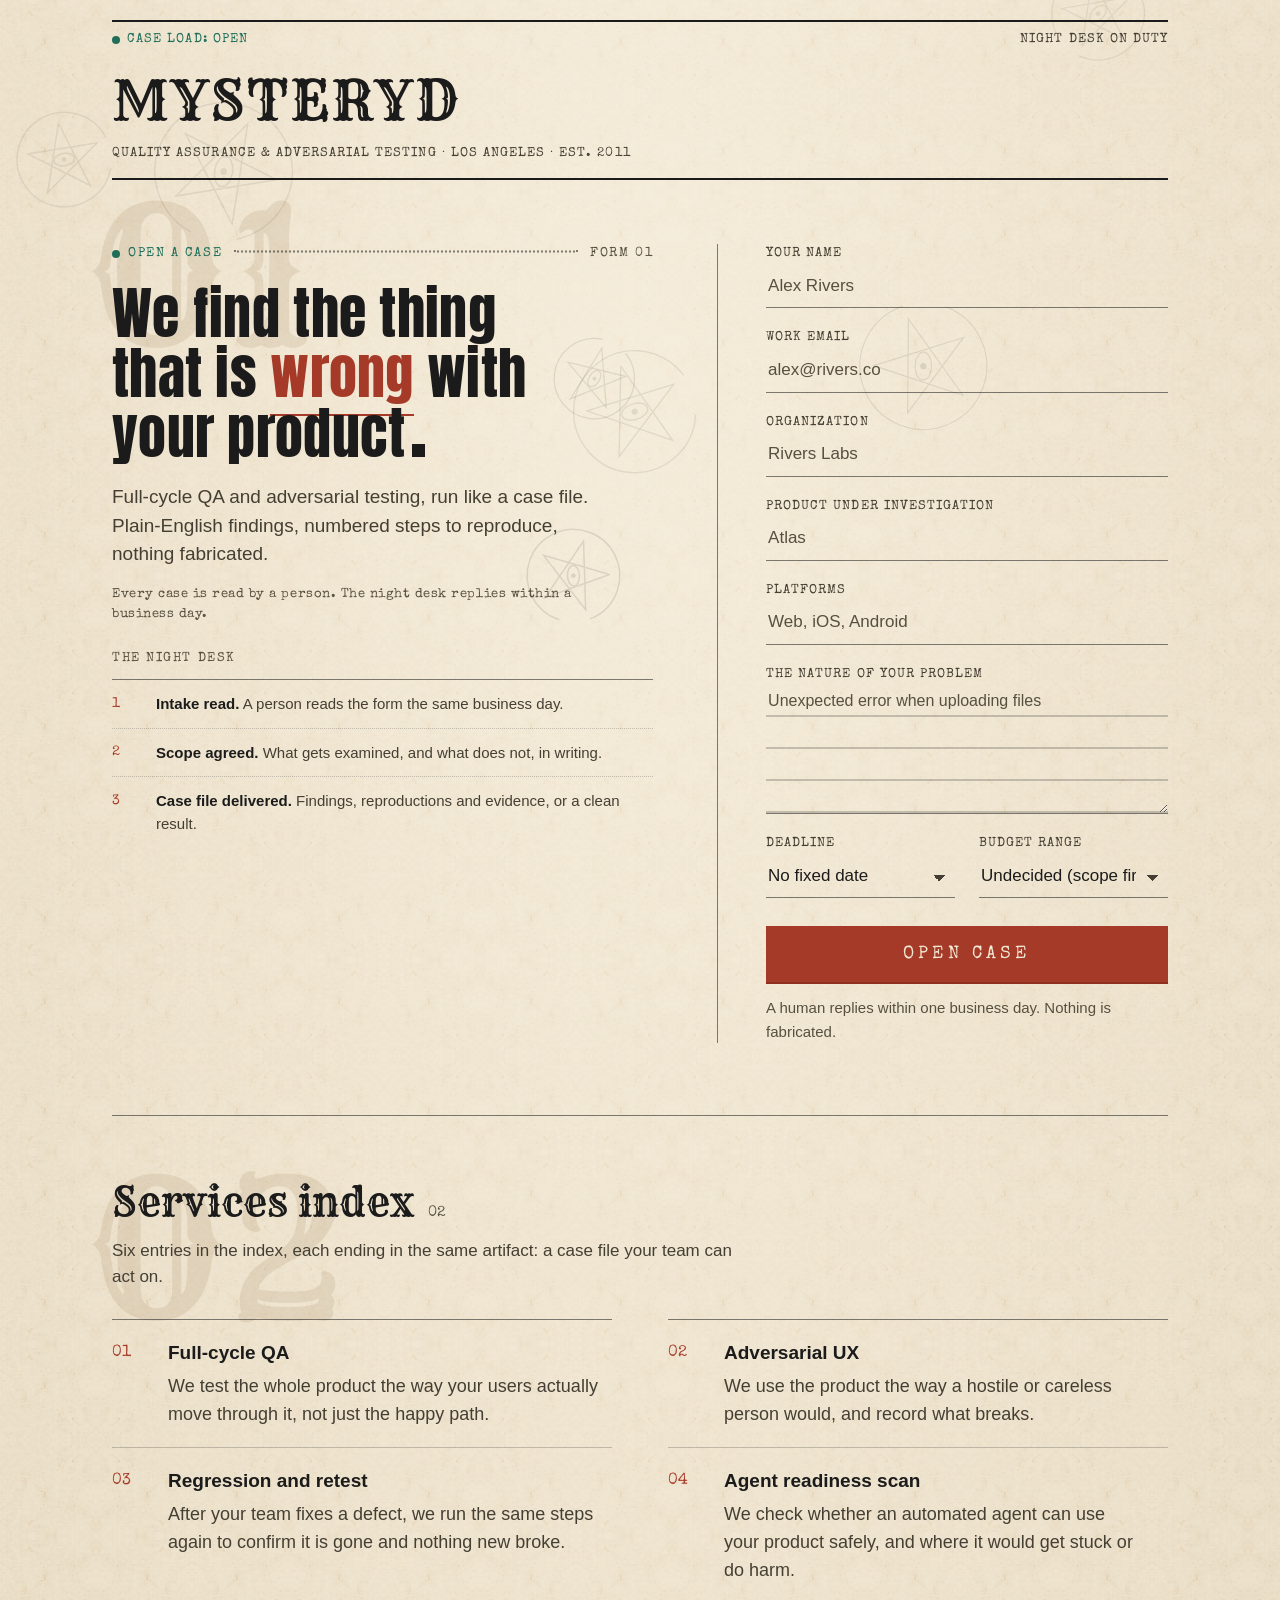
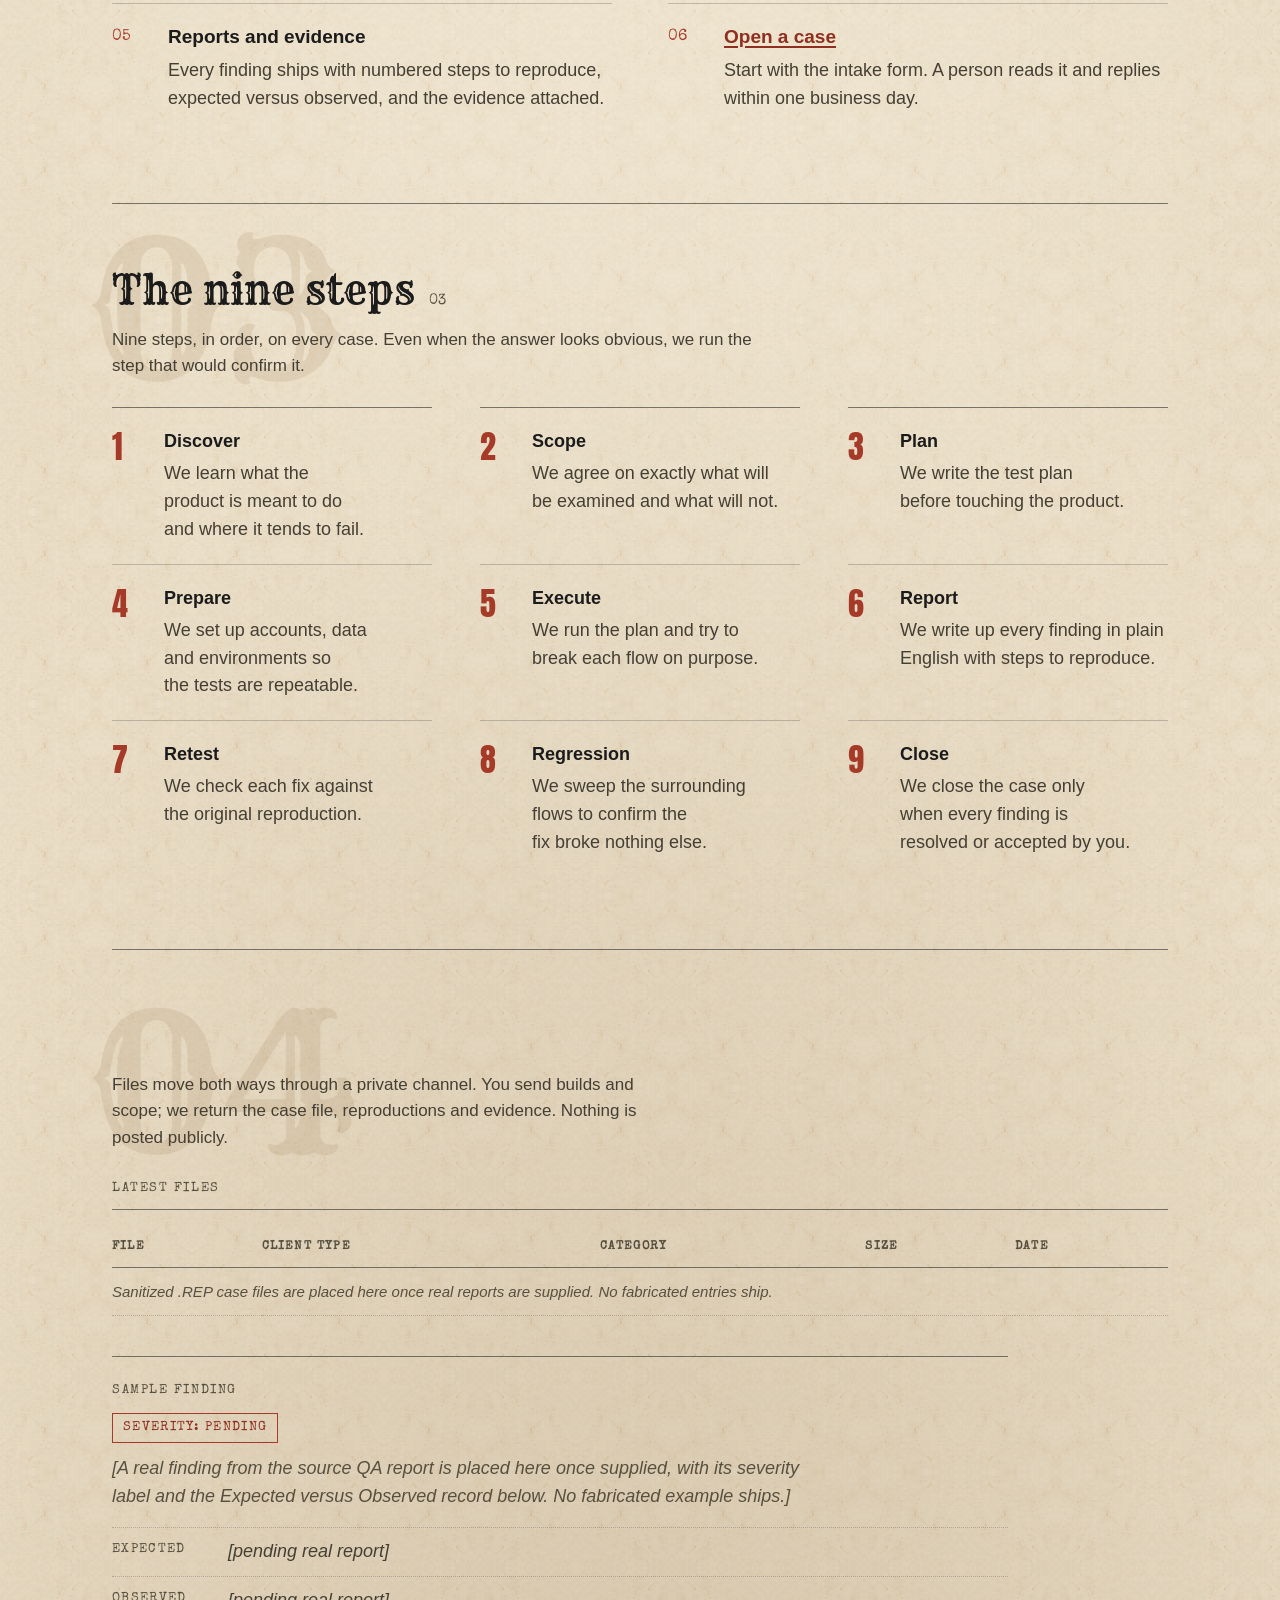
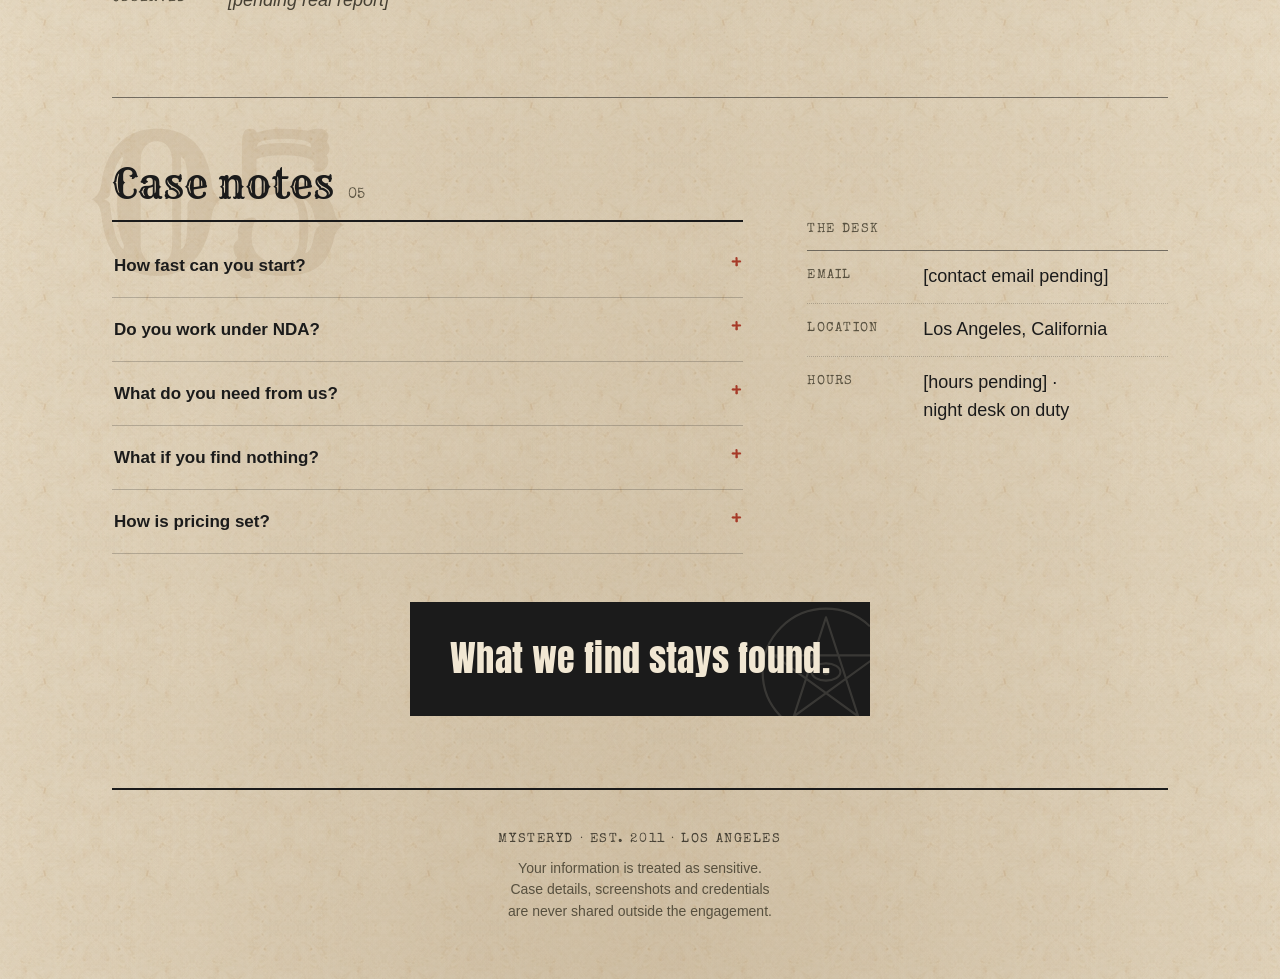
==== index.html @ 45f1acf9 "MysteryD case-file site: rebuild + atmosphere (v3)" ====
<!doctype html>
<html lang="en">
<head>
<meta charset="utf-8">
<meta name="viewport" content="width=device-width, initial-scale=1">
<title>MysteryD: QA and adversarial testing, run like a case file</title>
<meta name="description" content="Full-cycle QA and adversarial testing for product teams. Open a case: plain-English findings, numbered steps to reproduce, nothing fabricated. Est. 2011, Los Angeles.">
<link rel="stylesheet" href="styles.css">
<link rel="icon" href="data:image/svg+xml,%3Csvg xmlns='http://www.w3.org/2000/svg' viewBox='0 0 32 32'%3E%3Crect width='32' height='32' fill='%23f1e7d3'/%3E%3Ctext x='16' y='24' font-family='Georgia,serif' font-size='22' font-weight='bold' text-anchor='middle' fill='%231b1b1b'%3EM%3C/text%3E%3C/svg%3E">
<script>document.documentElement.classList.add('js');</script>
</head>
<body>
<canvas id="sigil-field" class="sigil-field" aria-hidden="true"></canvas>
<div id="lamp" class="lamp" aria-hidden="true"></div>
<a class="skip-link" href="#intake">Skip to the intake form</a>

<div class="topbar" id="topbar">
  <a class="topbar-mark" href="#intake">MYSTERYD</a>
  <nav class="topbar-nav" aria-label="Quick sections">
    <a href="#services" data-spy="services">Services</a>
    <a href="#method" data-spy="method">Method</a>
    <a href="#exchange" data-spy="exchange">Evidence</a>
    <a href="#notes" data-spy="notes">FAQ</a>
  </nav>
  <a class="topbar-cta" href="#intake">Open a case</a>
</div>

<div class="file">

  <header class="masthead">
    <div class="status-strip" role="status">
      <span class="status-item status-open"><span class="dot" aria-hidden="true"></span>CASE LOAD: OPEN</span>
      <span class="status-item"><span class="status-typed">NIGHT DESK ON DUTY</span></span>
    </div>
    <div class="masthead-row">
      <a class="wordmark" href="#intake" aria-label="MysteryD home">MYSTERYD</a>
      <button class="menu-toggle" type="button" aria-expanded="false" aria-controls="site-nav">
        <span class="menu-bars" aria-hidden="true"><span></span><span></span><span></span></span>
        <span class="visually-hidden">Menu</span>
      </button>
    </div>
    <nav id="site-nav" class="site-nav" aria-label="Sections">
      <a href="#services" data-spy="services">Services</a>
      <a href="#method" data-spy="method">Method</a>
      <a href="#exchange" data-spy="exchange">Evidence</a>
      <a href="#notes" data-spy="notes">FAQ</a>
      <a href="#intake" class="nav-cta">Open a case</a>
    </nav>
    <p class="masthead-sub">Quality assurance &amp; adversarial testing ·&nbsp;Los&nbsp;Angeles ·&nbsp;est.&nbsp;2011</p>
  </header>

  <main>

    <!-- ============ SECTION 1 · OPEN A CASE · folio 01 ============ -->
    <section class="sheet sheet-intake" id="intake" data-folio="01" aria-labelledby="intake-title">
      <span class="folio" aria-hidden="true">01</span>
      <div class="intake-grid">
        <div class="intake-lede">
          <div class="sheet-eyebrow">
            <span class="eyebrow-live"><span class="dot" aria-hidden="true"></span>OPEN A CASE</span>
            <span class="leader" aria-hidden="true"></span>
            <span class="eyebrow-form">FORM 01</span>
          </div>
          <h1 id="intake-title" class="headline">
            <span class="hl-line">We find the thing</span>
            <span class="hl-line">that is <em class="hl-wrong">wrong</em> with</span>
            <span class="hl-line">your product<span class="hl-stop" aria-hidden="true"></span></span>
          </h1>
          <p class="deck">Full-cycle QA and adversarial testing, run like a case file. Plain-English findings, numbered steps to reproduce, nothing fabricated.</p>
          <p class="lede-note">Every case is read by a person. The night desk replies within a business&nbsp;day.</p>
          <div class="lede-log">
            <p class="block-label">The night desk</p>
            <ol class="desk-log">
              <li><span class="log-time">1</span><div><strong>Intake read.</strong> A person reads the form the same business day.</div></li>
              <li><span class="log-time">2</span><div><strong>Scope agreed.</strong> What gets examined, and what does not, in writing.</div></li>
              <li><span class="log-time">3</span><div><strong>Case file delivered.</strong> Findings, reproductions and evidence, or a clean result.</div></li>
            </ol>
          </div>
        </div>

        <div class="intake-formwrap">
          <form id="intake-form" action="/api/intake" method="post">
            <div class="field">
              <label for="f-name">Your name</label>
              <input type="text" id="f-name" name="name" autocomplete="name" placeholder="Alex Rivers" required aria-describedby="err-name">
              <p class="field-err" id="err-name" hidden>Required: tell us who is opening the case.</p>
            </div>
            <div class="field">
              <label for="f-email">Work email</label>
              <input type="email" id="f-email" name="email" autocomplete="email" placeholder="alex@rivers.co" required aria-describedby="err-email">
              <p class="field-err" id="err-email" hidden>Required: a working address so the findings can reach you.</p>
            </div>
            <div class="field">
              <label for="f-org">Organization</label>
              <input type="text" id="f-org" name="organization" autocomplete="organization" placeholder="Rivers Labs" required aria-describedby="err-org">
              <p class="field-err" id="err-org" hidden>Required: the company the case is opened for.</p>
            </div>
            <div class="field">
              <label for="f-product">Product under investigation</label>
              <input type="text" id="f-product" name="product" placeholder="Atlas" required aria-describedby="err-product">
              <p class="field-err" id="err-product" hidden>Required: name the product we are examining.</p>
            </div>
            <div class="field">
              <label for="f-platforms">Platforms</label>
              <input type="text" id="f-platforms" name="platforms" placeholder="Web, iOS, Android" required aria-describedby="err-platforms">
              <p class="field-err" id="err-platforms" hidden>Required: where the product runs.</p>
            </div>
            <div class="field field-tall">
              <label for="f-problem">The nature of your problem</label>
              <textarea id="f-problem" name="problem" rows="4" placeholder="Unexpected error when uploading files" required aria-describedby="err-problem"></textarea>
              <p class="field-err" id="err-problem" hidden>Required: describe the symptom in your own words.</p>
            </div>
            <div class="field-row">
              <div class="field">
                <label for="f-deadline">Deadline</label>
                <select id="f-deadline" name="deadline">
                  <option value="flexible" selected>No fixed date</option>
                  <option value="2w">Within 2 weeks</option>
                  <option value="4w">Within 4 weeks</option>
                  <option value="8w">Within 8 weeks</option>
                  <option value="fixed">A fixed release date</option>
                </select>
              </div>
              <div class="field">
                <label for="f-budget">Budget range</label>
                <select id="f-budget" name="budget">
                  <option value="undecided" selected>Undecided (scope first)</option>
                  <option value="lt5">Under $5,000</option>
                  <option value="5-10">$5,000 to $10,000</option>
                  <option value="10-25">$10,000 to $25,000</option>
                  <option value="gt25">Over $25,000</option>
                </select>
              </div>
            </div>
            <button class="open-case" type="submit">Open case</button>
            <p class="reassurance">A human replies within one business day. Nothing is fabricated.</p>
            <p class="form-fail" id="form-fail" role="alert" hidden>The desk could not file the case just now. Try again, or write to the address in the case notes.</p>
          </form>

          <div id="case-opened" class="case-opened" role="status" hidden>
            <span class="case-stamp" aria-hidden="true">FILED</span>
            <p class="case-opened-title">Case file opened.</p>
            <p class="case-opened-body">The night desk will respond within one business day.</p>
            <p class="case-opened-ref">FORM 01 · FILED <span id="case-filed-at"></span></p>
          </div>
        </div>
      </div>
    </section>

    <!-- ============ SECTION 2 · SERVICES INDEX · folio 02 ============ -->
    <section class="sheet" id="services" data-folio="02" aria-labelledby="services-title">
      <span class="folio" aria-hidden="true">02</span>
      <div class="sheet-head">
        <h2 id="services-title" class="sheet-title">Services index</h2>
        <span class="sheet-num">02</span>
      </div>
      <p class="sheet-lede">Six entries in the index, each ending in the same artifact: a case file your team can act on.</p>
      <ol class="index-list">
        <li><span class="index-num">01</span><div><h3>Full-cycle QA</h3><p>We test the whole product the way your users actually move through it, not just the happy path.</p></div></li>
        <li><span class="index-num">02</span><div><h3>Adversarial UX</h3><p>We use the product the way a hostile or careless person would, and record what breaks.</p></div></li>
        <li><span class="index-num">03</span><div><h3>Regression and retest</h3><p>After your team fixes a defect, we run the same steps again to confirm it is gone and nothing new broke.</p></div></li>
        <li><span class="index-num">04</span><div><h3>Agent readiness scan</h3><p>We check whether an automated agent can use your product safely, and where it would get stuck or do harm.</p></div></li>
        <li><span class="index-num">05</span><div><h3>Reports and evidence</h3><p>Every finding ships with numbered steps to reproduce, expected versus observed, and the evidence attached.</p></div></li>
        <li class="index-cta"><span class="index-num">06</span><div><h3><a href="#intake">Open a case</a></h3><p>Start with the intake form. A person reads it and replies within one business day.</p></div></li>
      </ol>
    </section>

    <!-- ============ SECTION 3 · THE NINE STEPS · folio 03 ============ -->
    <section class="sheet" id="method" data-folio="03" aria-labelledby="method-title">
      <span class="folio" aria-hidden="true">03</span>
      <div class="sheet-head">
        <h2 id="method-title" class="sheet-title">The nine steps</h2>
        <span class="sheet-num">03</span>
      </div>
      <p class="sheet-lede">Nine steps, in order, on every case. Even when the answer looks obvious, we run the step that would confirm it.</p>
      <ol class="steps">
        <li><span class="step-num">1</span><div><h3>Discover</h3><p>We learn what the product is meant to do and where it tends to fail.</p></div></li>
        <li><span class="step-num">2</span><div><h3>Scope</h3><p>We agree on exactly what will be examined and what will not.</p></div></li>
        <li><span class="step-num">3</span><div><h3>Plan</h3><p>We write the test plan before touching the product.</p></div></li>
        <li><span class="step-num">4</span><div><h3>Prepare</h3><p>We set up accounts, data and environments so the tests are repeatable.</p></div></li>
        <li><span class="step-num">5</span><div><h3>Execute</h3><p>We run the plan and try to break each flow on purpose.</p></div></li>
        <li><span class="step-num">6</span><div><h3>Report</h3><p>We write up every finding in plain English with steps to reproduce.</p></div></li>
        <li><span class="step-num">7</span><div><h3>Retest</h3><p>We check each fix against the original reproduction.</p></div></li>
        <li><span class="step-num">8</span><div><h3>Regression</h3><p>We sweep the surrounding flows to confirm the fix broke nothing else.</p></div></li>
        <li><span class="step-num">9</span><div><h3>Close</h3><p>We close the case only when every finding is resolved or accepted by you.</p></div></li>
      </ol>
    </section>

    <!-- ============ SECTION 4 · FILE EXCHANGE · folio 04 ============ -->
    <section class="sheet" id="exchange" data-folio="04" aria-labelledby="exchange-title">
      <span class="folio" aria-hidden="true">04</span>
      <div class="sheet-head">
        <h2 id="exchange-title" class="sheet-title">File exchange</h2>
        <span class="sheet-num">04</span>
      </div>
      <p class="sheet-lede">Files move both ways through a private channel. You send builds and scope; we return the case file, reproductions and evidence. Nothing is posted publicly.</p>

      <div class="files-block">
        <p class="block-label">Latest files</p>
        <div class="table-wrap">
          <table class="files-table">
            <thead>
              <tr><th scope="col">File</th><th scope="col">Client type</th><th scope="col">Category</th><th scope="col">Size</th><th scope="col">Date</th></tr>
            </thead>
            <tbody>
              <tr class="files-pending">
                <td colspan="5">Sanitized .REP case files are placed here once real reports are supplied. No fabricated entries ship.</td>
              </tr>
            </tbody>
          </table>
        </div>
      </div>

      <div class="finding">
        <p class="block-label">Sample finding</p>
        <p class="finding-sev"><span class="sev-tag">Severity: pending</span></p>
        <p class="finding-title">[A real finding from the source QA report is placed here once supplied, with its severity label and the Expected versus Observed record below. No fabricated example ships.]</p>
        <dl class="expected-observed">
          <div><dt>Expected</dt><dd>[pending real report]</dd></div>
          <div><dt>Observed</dt><dd>[pending real report]</dd></div>
        </dl>
      </div>
    </section>

    <!-- ============ SECTION 5 · CASE NOTES · folio 05 ============ -->
    <section class="sheet" id="notes" data-folio="05" aria-labelledby="notes-title">
      <span class="folio" aria-hidden="true">05</span>
      <div class="sheet-head">
        <h2 id="notes-title" class="sheet-title">Case notes</h2>
        <span class="sheet-num">05</span>
      </div>

      <div class="faq">
        <details>
          <summary>How fast can you start?</summary>
          <div class="faq-a"><p>Intake is read the same business day. A scoped engagement usually starts within a week; release-verification passes can be slotted faster when the date is fixed.</p></div>
        </details>
        <details>
          <summary>Do you work under NDA?</summary>
          <div class="faq-a"><p>Yes. We sign your NDA or provide ours before any build or credential changes hands. Confidentiality is the default, not an add-on.</p></div>
        </details>
        <details>
          <summary>What do you need from us?</summary>
          <div class="faq-a"><p>A build or staging URL, test accounts, and a paragraph on what the product is supposed to do. The intake form is the whole starting requirement.</p></div>
        </details>
        <details>
          <summary>What if you find nothing?</summary>
          <div class="faq-a"><p>You get a case file saying exactly what was examined and what passed, with the coverage map. A clean result is a result; we never invent findings to justify the invoice.</p></div>
        </details>
        <details>
          <summary>How is pricing set?</summary>
          <div class="faq-a"><p>Fixed scope, fixed price, agreed before work starts. The budget field on the form helps us scope honestly; if the ask does not fit the budget we say so at intake.</p></div>
        </details>
      </div>

      <div class="contact-block">
        <p class="block-label">The desk</p>
        <dl class="contact-list">
          <div><dt>Email</dt><dd>[contact email pending]</dd></div>
          <div><dt>Location</dt><dd>Los Angeles, California</dd></div>
          <div><dt>Hours</dt><dd>[hours pending] · night&nbsp;desk&nbsp;on&nbsp;duty</dd></div>
        </dl>
      </div>

      <figure class="pullquote">
        <svg class="quote-sigil" viewBox="0 0 100 100" aria-hidden="true">
          <circle cx="50" cy="50" r="44" fill="none" stroke="currentColor" stroke-width="1.5" stroke-dasharray="240 36" stroke-linecap="round"/>
          <path d="M50 12 L72.4 80.9 L13.9 38.5 L86.1 38.5 L27.6 80.9 Z" fill="none" stroke="currentColor" stroke-width="1.5" stroke-linejoin="round"/>
          <ellipse cx="50" cy="50" rx="10" ry="6" fill="none" stroke="currentColor" stroke-width="1.5"/>
          <circle cx="50" cy="50" r="2.2" fill="currentColor"/>
        </svg>
        <blockquote>What we find stays found.</blockquote>
      </figure>
    </section>

  </main>

  <footer class="colophon">
    <p class="colophon-line">MYSTERYD · EST. 2011 · LOS ANGELES</p>
    <p class="colophon-fine">Your information is treated as sensitive. Case details, screenshots and credentials are never shared outside the engagement.</p>
  </footer>

</div>

<script src="intake.js" defer></script>
<script src="atmosphere.js" defer></script>
</body>
</html>
---- styles.css ----
/* MysteryD — case file on aged paper. Mobile-first single column;
   desktop (>=1024px) becomes a two-column dossier spread with a sticky desk bar. */

@font-face {
  font-family: 'Rye';
  src: url('assets/fonts/rye.woff2') format('woff2');
  font-weight: 400; font-style: normal; font-display: swap;
}
@font-face {
  font-family: 'Anton';
  src: url('assets/fonts/anton.woff2') format('woff2');
  font-weight: 400; font-style: normal; font-display: swap;
}
@font-face {
  font-family: 'Special Elite';
  src: url('assets/fonts/special-elite.woff2') format('woff2');
  font-weight: 400; font-style: normal; font-display: swap;
}
@font-face {
  font-family: 'Source Sans 3';
  src: url('assets/fonts/source-sans-3-regular-variable.woff2') format('woff2');
  font-weight: 200 900; font-style: normal; font-display: swap;
}
@font-face {
  font-family: 'Source Sans 3';
  src: url('assets/fonts/source-sans-3-italic-variable.woff2') format('woff2');
  font-weight: 200 900; font-style: italic; font-display: swap;
}

:root {
  --paper: #f1e7d3;
  --paper-deep: #e6d7bd;
  --paper-edge: #d8c7a6;
  --ink: #1b1b1b;
  --ink-soft: #453f33;
  --ink-faint: #57503f;
  --rule: rgba(27, 27, 27, 0.55);
  --rule-soft: rgba(27, 27, 27, 0.22);
  --red: #a63a28;
  --red-deep: #8e2f20;
  --green: #1e6e5a;
  --folio: rgba(146, 116, 70, 0.14);
  --font-display: 'Rye', 'Georgia', serif;
  --font-head: 'Anton', 'Arial Narrow', sans-serif;
  --font-type: 'Special Elite', 'Courier New', monospace;
  --font-body: 'Source Sans 3', 'Helvetica Neue', Arial, sans-serif;
  --gutter: clamp(1.25rem, 5vw, 3rem);
  --sheet-w: 46rem;
  --topbar-h: 3.5rem;
}

* { box-sizing: border-box; }

html {
  scroll-behavior: smooth;
  scroll-padding-top: calc(var(--topbar-h) + 1rem);
  scrollbar-width: thin;
  scrollbar-color: var(--ink-faint) var(--paper-deep);
}

body {
  margin: 0;
  font-family: var(--font-body);
  font-size: 1.0625rem;
  line-height: 1.55;
  color: var(--ink);
  background-color: var(--paper-edge);
  background-image:
    radial-gradient(ellipse 120% 90% at 50% 8%, rgba(255, 250, 236, 0.55), rgba(255, 250, 236, 0) 60%),
    radial-gradient(ellipse 140% 120% at 50% 110%, rgba(120, 90, 50, 0.28), rgba(120, 90, 50, 0) 55%),
    url('assets/plates/paper-texture.png');
  background-size: auto, auto, 384px 384px;
  background-repeat: no-repeat, no-repeat, repeat;
  -webkit-font-smoothing: antialiased;
  overflow-x: hidden;
}

::selection { background: var(--red); color: var(--paper); }
::-webkit-scrollbar { width: 10px; }
::-webkit-scrollbar-track { background: var(--paper-deep); }
::-webkit-scrollbar-thumb { background: var(--ink-faint); border: 2px solid var(--paper-deep); }
::-webkit-scrollbar-thumb:hover { background: var(--red); }

.visually-hidden {
  position: absolute; width: 1px; height: 1px;
  margin: -1px; padding: 0; overflow: hidden;
  clip: rect(0 0 0 0); white-space: nowrap; border: 0;
}

.skip-link {
  position: absolute; left: 1rem; top: -4rem; z-index: 60;
  padding: 0.75rem 1.25rem;
  background: var(--ink); color: var(--paper);
  font-family: var(--font-type); font-size: 0.875rem;
  text-decoration: none;
  transition: top 0.15s ease;
}
.skip-link:focus { top: 1rem; }

.file {
  position: relative;
  z-index: 1;
  max-width: var(--sheet-w);
  margin: 0 auto;
  padding: 0 var(--gutter);
}

/* ---------- atmosphere layers ---------- */

.sigil-field {
  position: fixed; inset: 0;
  z-index: 0;
  pointer-events: none;
}
.lamp {
  position: fixed; inset: 0;
  z-index: 30;
  pointer-events: none;
  opacity: 0;
  transition: opacity 0.6s ease;
  background: radial-gradient(circle 340px at var(--lx, 50%) var(--ly, 30%),
    rgba(255, 243, 209, 0.55), rgba(255, 243, 209, 0) 70%);
  mix-blend-mode: soft-light;
}
.lamp.lit { opacity: 1; }

/* ---------- sticky desk bar (desktop) ---------- */

.topbar {
  position: fixed; top: 0; left: 0; right: 0; z-index: 40;
  display: none;
  align-items: center; gap: 2rem;
  height: var(--topbar-h);
  padding: 0 max(var(--gutter), calc((100vw - 72rem) / 2));
  background: rgba(241, 231, 211, 0.94);
  border-bottom: 2px solid var(--ink);
  backdrop-filter: blur(6px);
  transform: translateY(-100%);
  transition: transform 0.25s ease;
}
.topbar.visible { transform: translateY(0); }
.topbar-mark {
  font-family: var(--font-display);
  font-size: 1.25rem;
  color: var(--ink);
  text-decoration: none;
  letter-spacing: 0.03em;
}
.topbar-nav { display: flex; gap: 1.5rem; margin-left: auto; }
.topbar-nav a {
  font-family: var(--font-type);
  font-size: 0.8125rem;
  letter-spacing: 0.08em;
  text-transform: uppercase;
  color: var(--ink-soft);
  text-decoration: none;
  padding: 0.375rem 0;
  border-bottom: 2px solid transparent;
}
.topbar-nav a:hover { color: var(--red-deep); }
.topbar-nav a.active { color: var(--ink); border-bottom-color: var(--red); }
.topbar-cta {
  font-family: var(--font-type);
  font-size: 0.8125rem;
  letter-spacing: 0.1em;
  text-transform: uppercase;
  color: var(--paper);
  background: var(--red);
  text-decoration: none;
  padding: 0.5rem 1rem;
  min-height: 40px;
  display: inline-flex; align-items: center;
}
.topbar-cta:hover { background: var(--red-deep); }

/* ---------- masthead ---------- */

.masthead { padding-top: 0.75rem; }

.status-strip {
  display: flex; flex-wrap: wrap; gap: 0.25rem 1.25rem;
  justify-content: space-between;
  padding: 0.5rem 0;
  border-top: 2px solid var(--ink);
  font-family: var(--font-type);
  font-size: 0.8125rem;
  letter-spacing: 0.08em;
  color: var(--ink-soft);
}
.status-item { display: inline-flex; align-items: center; gap: 0.45rem; white-space: nowrap; }
.status-open { color: var(--green); }
.dot {
  width: 0.5rem; height: 0.5rem; border-radius: 50%;
  background: var(--green);
  display: inline-block;
}
.status-typed.typing::after {
  content: '▌';
  color: var(--green);
  animation: caret 0.7s steps(1) infinite;
}
@keyframes caret { 0%, 49% { opacity: 1; } 50%, 100% { opacity: 0; } }

.masthead-row {
  display: flex; align-items: center; justify-content: space-between;
  gap: 1rem;
  padding: 0.875rem 0 0.5rem;
}
.wordmark {
  font-family: var(--font-display);
  font-size: clamp(2rem, 9vw, 3.25rem);
  line-height: 1;
  letter-spacing: 0.04em;
  color: var(--ink);
  text-decoration: none;
}
.wordmark:hover { color: var(--red-deep); }

.menu-toggle {
  display: inline-flex; align-items: center; justify-content: center;
  width: 48px; height: 48px;
  background: none; border: 1px solid var(--rule);
  cursor: pointer; flex: none;
}
.menu-bars { display: grid; gap: 5px; }
.menu-bars span { display: block; width: 22px; height: 2px; background: var(--ink); transition: transform 0.2s ease, opacity 0.2s ease; }
.menu-toggle[aria-expanded="true"] .menu-bars span:nth-child(1) { transform: translateY(7px) rotate(45deg); }
.menu-toggle[aria-expanded="true"] .menu-bars span:nth-child(2) { opacity: 0; }
.menu-toggle[aria-expanded="true"] .menu-bars span:nth-child(3) { transform: translateY(-7px) rotate(-45deg); }

.site-nav {
  display: none;
  flex-direction: column;
  border-top: 1px solid var(--rule);
  border-bottom: 2px solid var(--ink);
  padding: 0.5rem 0;
}
.site-nav.open { display: flex; }
.site-nav a {
  font-family: var(--font-type);
  font-size: 0.9375rem;
  letter-spacing: 0.06em;
  text-transform: uppercase;
  color: var(--ink);
  text-decoration: none;
  padding: 0.75rem 0.25rem;
  border-bottom: 1px dotted var(--rule-soft);
}
.site-nav a:last-child { border-bottom: 0; }
.site-nav a:hover, .site-nav a:focus-visible { color: var(--red); }
.site-nav .nav-cta { color: var(--red-deep); }

.masthead-sub {
  margin: 0.5rem 0 0;
  padding-bottom: 0.875rem;
  border-bottom: 2px solid var(--ink);
  font-family: var(--font-type);
  font-size: 0.8125rem;
  letter-spacing: 0.08em;
  text-transform: uppercase;
  color: var(--ink-soft);
}

/* ---------- sheets ---------- */

.sheet {
  position: relative;
  padding: 2.25rem 0 2.5rem;
  border-bottom: 1px solid var(--rule);
}
.sheet:last-of-type { border-bottom: 2px solid var(--ink); }

.folio {
  display: none;
  position: absolute;
  top: 0.5rem; left: -1.5rem;
  font-family: var(--font-display);
  font-size: clamp(7rem, 16vw, 12rem);
  line-height: 1;
  color: var(--folio);
  pointer-events: none;
  z-index: 0;
  user-select: none;
  will-change: transform;
}
.sheet > *:not(.folio) { position: relative; z-index: 1; }

.sheet-eyebrow {
  display: flex; align-items: center; gap: 0.75rem;
  font-family: var(--font-type);
  font-size: 0.8125rem;
  letter-spacing: 0.12em;
  margin-bottom: 1.25rem;
}
.eyebrow-live { color: var(--green); display: inline-flex; align-items: center; gap: 0.5rem; white-space: nowrap; }
.eyebrow-form { color: var(--ink-faint); white-space: nowrap; }
.leader { flex: 1; border-bottom: 2px dotted var(--rule); transform: translateY(-0.2em); }

.headline {
  margin: 0 0 1.25rem;
  font-family: var(--font-head);
  font-weight: 400;
  font-size: clamp(2.5rem, 11.5vw, 4.75rem);
  line-height: 1.06;
  letter-spacing: 0.005em;
  color: var(--ink);
}
.hl-line { display: block; }
.js .hl-line.hl-enter { opacity: 0; animation: hl-rise 0.7s cubic-bezier(0.22, 1, 0.36, 1) forwards; }
@keyframes hl-rise {
  from { opacity: 0; transform: translateY(0.5em); filter: blur(3px); }
  to { opacity: 1; transform: none; filter: blur(0); }
}
.js .hl-wrong.wrong-settle {
  text-decoration: none;
  background-image: linear-gradient(var(--red), var(--red));
  background-repeat: no-repeat;
  background-position: 0 100%;
  background-size: 0% 2px;
  animation: wrong-underline 0.9s cubic-bezier(0.16, 1, 0.3, 1) 1s forwards;
}
@keyframes wrong-underline {
  from { background-size: 0% 2px; }
  to { background-size: 100% 2px; }
}
.hl-wrong {
  font-style: normal;
  color: var(--red);
  text-decoration: underline;
  text-decoration-thickness: 2px;
  text-underline-offset: 0.18em;
}
.hl-stop {
  display: inline-block;
  width: 0.22em; height: 0.22em;
  margin-left: 0.12em;
  background: var(--ink);
}

.deck {
  margin: 0 0 1rem;
  max-width: 34rem;
  font-size: 1.125rem;
  line-height: 1.5;
  color: var(--ink-soft);
  text-wrap: pretty;
}
.lede-note {
  margin: 0 0 2rem;
  font-family: var(--font-type);
  font-size: 0.8125rem;
  letter-spacing: 0.04em;
  color: var(--ink-faint);
}
.lede-log { display: none; }
.desk-log { list-style: none; margin: 0; padding: 0; }
.desk-log li {
  display: grid; grid-template-columns: 2rem 1fr; gap: 0.75rem;
  padding: 0.75rem 0;
  border-top: 1px dotted var(--rule-soft);
  font-size: 0.9375rem; color: var(--ink-soft);
}
.desk-log li:first-child { border-top: 1px solid var(--rule); }
.log-time { font-family: var(--font-type); font-size: 0.875rem; color: var(--red); padding-top: 0.1rem; }
.desk-log strong { color: var(--ink); }

/* ---------- form ---------- */

.field { margin-bottom: 1.75rem; }
.field label {
  display: block;
  font-family: var(--font-type);
  font-size: 0.8125rem;
  letter-spacing: 0.08em;
  text-transform: uppercase;
  color: var(--ink-soft);
  margin-bottom: 0;
}
.field input,
.field textarea,
.field select {
  display: block;
  width: 100%;
  font-family: var(--font-body);
  font-size: 1.0625rem;
  color: var(--ink);
  background: transparent;
  border: 0;
  border-bottom: 1.5px solid var(--rule);
  border-radius: 0;
  padding: 0.375rem 0.125rem;
  min-height: 44px;
  transition: border-color 0.15s ease, background-color 0.15s ease;
  appearance: none;
  -webkit-appearance: none;
}
.field select {
  background-image: linear-gradient(45deg, transparent 50%, var(--ink-soft) 50%), linear-gradient(135deg, var(--ink-soft) 50%, transparent 50%);
  background-position: calc(100% - 16px) 55%, calc(100% - 10px) 55%;
  background-size: 6px 6px;
  background-repeat: no-repeat;
  padding-right: 2rem;
  cursor: pointer;
}
.field textarea {
  resize: vertical;
  min-height: 8rem;
  font-size: 1rem;
  line-height: 2rem;
  padding-top: 0;
  padding-bottom: 0;
  background-image: repeating-linear-gradient(
    to bottom,
    transparent 0,
    transparent calc(2rem - 1.5px),
    var(--rule-soft) calc(2rem - 1.5px),
    var(--rule-soft) 2rem
  );
  background-attachment: local;
}
.field input::placeholder, .field textarea::placeholder { color: var(--ink-faint); opacity: 1; }
.field input:hover, .field textarea:hover, .field select:hover { border-bottom-color: var(--ink); }
.field input:focus, .field textarea:focus, .field select:focus {
  outline: none;
  border-bottom-color: var(--red);
  background-color: rgba(166, 58, 40, 0.045);
}
.field input:focus-visible, .field textarea:focus-visible, .field select:focus-visible {
  outline: 2px solid var(--red);
  outline-offset: 3px;
}
.field.invalid input, .field.invalid textarea, .field.invalid select { border-bottom-color: var(--red); }
.field-err { margin: 0.375rem 0 0; font-size: 0.875rem; color: var(--red-deep); }
.field-err::before { content: '✗ '; }

.field-row { display: grid; gap: 0 1.5rem; }

.open-case {
  display: block;
  width: 100%;
  min-height: 56px;
  margin-top: 0.5rem;
  padding: 0.875rem 1rem;
  font-family: var(--font-type);
  font-size: 1.125rem;
  letter-spacing: 0.22em;
  text-transform: uppercase;
  color: var(--paper);
  background: var(--red);
  border: 0; border-radius: 0;
  cursor: pointer;
  box-shadow: 0 2px 0 var(--red-deep);
  transition: background-color 0.15s ease, transform 0.1s ease, box-shadow 0.1s ease;
}
.open-case { position: relative; overflow: hidden; }
.open-case::after {
  content: '';
  position: absolute; top: 0; bottom: 0; left: -40%;
  width: 30%;
  background: linear-gradient(100deg, transparent, rgba(241, 231, 211, 0.28), transparent);
  transform: skewX(-18deg);
  transition: left 0.5s ease;
  pointer-events: none;
}
.open-case:hover { background: var(--red-deep); }
.open-case:hover::after { left: 115%; }
.open-case:active { transform: translateY(2px); box-shadow: 0 0 0 var(--red-deep); }
.open-case:focus-visible { outline: 3px solid var(--ink); outline-offset: 3px; }
.open-case[disabled] { opacity: 0.6; cursor: wait; }

.reassurance { margin: 0.875rem 0 0; font-size: 0.9375rem; color: var(--ink-faint); }
.form-fail {
  margin: 0.875rem 0 0;
  padding: 0.75rem 1rem;
  border: 1px solid var(--red);
  color: var(--red-deep);
  font-size: 0.9375rem;
}

.case-opened {
  position: relative;
  margin-top: 1rem;
  padding: 1.5rem 1.25rem;
  border: 2px solid var(--green);
  background: rgba(30, 110, 90, 0.06);
  overflow: hidden;
}
.case-stamp {
  position: absolute; top: 0.875rem; right: 0.875rem;
  font-family: var(--font-type);
  font-size: 1rem;
  letter-spacing: 0.22em;
  color: var(--green);
  border: 2.5px solid var(--green);
  padding: 0.3rem 0.7rem;
  transform: rotate(8deg) scale(2.4);
  opacity: 0;
  pointer-events: none;
}
.case-opened.stamped .case-stamp { animation: stamp-in 0.4s cubic-bezier(0.16, 1, 0.3, 1) 0.15s forwards; }
@keyframes stamp-in {
  0% { transform: rotate(8deg) scale(2.4); opacity: 0; }
  100% { transform: rotate(-6deg) scale(1); opacity: 0.85; }
}
.case-opened.stamped { animation: case-thud 0.3s ease 0.28s; }
@keyframes case-thud {
  0%, 100% { transform: none; }
  40% { transform: translateY(2px); }
}
.case-opened-title { margin: 0 0 0.5rem; font-family: var(--font-head); font-size: 1.75rem; color: var(--green); }
.case-opened-body { margin: 0 0 0.75rem; color: var(--ink-soft); }
.case-opened-ref { margin: 0; font-family: var(--font-type); font-size: 0.8125rem; letter-spacing: 0.1em; color: var(--green); }

/* ---------- section heads ---------- */

.sheet-head { display: flex; align-items: baseline; gap: 0.875rem; margin-bottom: 0.875rem; }
.sheet-title {
  margin: 0;
  font-family: var(--font-display);
  font-weight: 400;
  font-size: clamp(1.75rem, 7vw, 2.5rem);
  line-height: 1.1;
  color: var(--ink);
}
.sheet-num { font-family: var(--font-type); font-size: 0.9375rem; color: var(--ink-faint); }
.sheet-lede {
  margin: 0 0 1.75rem;
  max-width: 70ch;
  font-size: 1.0625rem;
  color: var(--ink-soft);
  text-wrap: pretty;
}
.block-label {
  margin: 0 0 0.625rem;
  font-family: var(--font-type);
  font-size: 0.8125rem;
  letter-spacing: 0.12em;
  text-transform: uppercase;
  color: var(--ink-faint);
}

/* ---------- services index ---------- */

.index-list { list-style: none; margin: 0; padding: 0; }
.index-list li {
  display: grid;
  grid-template-columns: 2.75rem 1fr;
  gap: 0.75rem;
  padding: 1.125rem 0;
  border-top: 1px solid var(--rule-soft);
}
.index-list li:first-child { border-top: 1px solid var(--rule); }
.index-num { font-family: var(--font-type); font-size: 1rem; color: var(--red); padding-top: 0.2rem; }
.index-list h3 { margin: 0 0 0.375rem; font-weight: 700; font-size: 1.1875rem; }
.index-list h3 a { color: var(--red-deep); text-decoration: underline; text-decoration-thickness: 1.5px; text-underline-offset: 0.15em; }
.index-list h3 a:hover { color: var(--red); }
.index-list li, .steps li { transition: background-color 0.25s ease, transform 0.25s ease; }
.index-list li:hover, .steps li:hover { background-color: rgba(166, 58, 40, 0.035); }
.index-list li:hover .index-num, .steps li:hover .step-num { color: var(--red-deep); }
.index-num, .step-num { transition: color 0.25s ease; }
.index-list p { margin: 0; max-width: 70ch; color: var(--ink-soft); text-wrap: pretty; }

/* ---------- nine steps ---------- */

.steps { list-style: none; margin: 0; padding: 0; }
.steps li {
  display: grid;
  grid-template-columns: 2.75rem 1fr;
  gap: 0.75rem;
  padding: 1rem 0;
  border-top: 1px dotted var(--rule-soft);
}
.steps li:first-child { border-top: 1px solid var(--rule); }
.step-num { font-family: var(--font-head); font-size: 1.5rem; line-height: 1.2; color: var(--ink-faint); }
.steps h3 { margin: 0 0 0.25rem; font-weight: 700; font-size: 1.125rem; }
.steps p { margin: 0; max-width: 70ch; color: var(--ink-soft); text-wrap: balance; }

/* ---------- file exchange ---------- */

.files-block { margin-bottom: 2rem; }
.table-wrap { overflow-x: auto; border-top: 1px solid var(--rule); padding-top: 0.875rem; }
.files-table {
  width: 100%;
  border-collapse: collapse;
  font-size: 0.9375rem;
}
.files-table th {
  font-family: var(--font-type);
  font-size: 0.75rem;
  letter-spacing: 0.1em;
  text-transform: uppercase;
  color: var(--ink-faint);
  text-align: left;
  padding: 0.875rem 0.75rem 0.625rem 0;
  border-bottom: 1px solid var(--rule);
  white-space: nowrap;
}
.files-table td {
  padding: 0.75rem 0.75rem 0.75rem 0;
  border-bottom: 1px dotted var(--rule-soft);
  color: var(--ink-soft);
}
.files-pending td { font-style: italic; color: var(--ink-faint); }

.finding { padding-top: 1.5rem; border-top: 1px solid var(--rule); }
.finding-sev { margin: 0 0 0.75rem; }
.sev-tag {
  display: inline-block;
  font-family: var(--font-type);
  font-size: 0.8125rem;
  letter-spacing: 0.1em;
  text-transform: uppercase;
  color: var(--red-deep);
  border: 1.5px solid var(--red);
  padding: 0.25rem 0.625rem;
}
.finding-title { margin: 0 0 1rem; font-weight: 700; font-size: 1.125rem; max-width: 70ch; }
.finding .finding-title { color: var(--ink-faint); font-weight: 400; font-style: italic; }
.expected-observed { margin: 0; }
.expected-observed div {
  display: grid; grid-template-columns: 6.5rem 1fr; gap: 0.75rem;
  padding: 0.625rem 0;
  border-top: 1px dotted var(--rule-soft);
}
.expected-observed dt {
  font-family: var(--font-type); font-size: 0.8125rem; letter-spacing: 0.1em;
  text-transform: uppercase; color: var(--ink-faint); padding-top: 0.1rem;
}
.expected-observed dd { margin: 0; color: var(--ink-soft); font-style: italic; }

/* ---------- case notes ---------- */

.faq { border-top: 2px solid var(--ink); padding-top: 0.75rem; margin-bottom: 2rem; }
.faq details { border-bottom: 1px solid var(--rule-soft); }
.faq summary {
  display: flex; align-items: center; justify-content: space-between; gap: 1rem;
  padding: 1rem 0.125rem;
  min-height: 48px;
  font-weight: 700; font-size: 1.0625rem;
  cursor: pointer; list-style: none;
}
.faq summary::-webkit-details-marker { display: none; }
.faq summary::after {
  content: '+';
  font-family: var(--font-type); font-size: 1.25rem; color: var(--red);
  flex: none; transition: transform 0.2s ease;
}
.faq details[open] summary::after { transform: rotate(45deg); }
.faq summary:hover { color: var(--red-deep); }
.faq summary:focus-visible { outline: 2px solid var(--red); outline-offset: 2px; }
.faq-a { padding: 0 0.125rem 1.125rem; max-width: 70ch; color: var(--ink-soft); text-wrap: pretty; }
.faq-a p { margin: 0; }

.contact-block { margin-bottom: 2rem; }
.contact-list { margin: 0; }
.contact-list div {
  display: grid; grid-template-columns: 6.5rem 1fr; gap: 0.75rem;
  padding: 0.75rem 0;
  border-top: 1px dotted var(--rule-soft);
}
.contact-list div:first-child { border-top: 1px solid var(--rule); }
.contact-list dt {
  font-family: var(--font-type); font-size: 0.8125rem; letter-spacing: 0.1em;
  text-transform: uppercase; color: var(--ink-faint); padding-top: 0.15rem;
}
.contact-list dd { margin: 0; color: var(--ink); }

.pullquote {
  position: relative;
  margin: 0 0 0 12%;
  padding: 1.75rem 1.5rem;
  background: var(--ink);
  color: var(--paper);
  max-width: 30rem;
  overflow: hidden;
}
.quote-sigil {
  position: absolute;
  right: -1.75rem; bottom: -1.75rem;
  width: 9rem; height: 9rem;
  color: var(--paper);
  opacity: 0.14;
  pointer-events: none;
  animation: sigil-turn 90s linear infinite;
}
@keyframes sigil-turn { to { transform: rotate(360deg); } }
.pullquote blockquote { position: relative; }
.pullquote blockquote {
  margin: 0;
  font-family: var(--font-head);
  font-size: clamp(1.5rem, 5vw, 2rem);
  line-height: 1.15;
  letter-spacing: 0.01em;
}

/* ---------- colophon ---------- */

.colophon { padding: 1.75rem 0 2.5rem; text-align: center; }
.colophon-line {
  margin: 0 0 0.5rem;
  font-family: var(--font-type); font-size: 0.8125rem; letter-spacing: 0.12em;
  color: var(--ink-soft);
}
.colophon-fine { margin: 0 auto; max-width: 52ch; font-size: 0.875rem; color: var(--ink-faint); text-wrap: balance; }

/* ---------- entrance motion ---------- */

.js .reveal { opacity: 0; transform: translateY(14px); transition: opacity 0.5s ease, transform 0.5s ease; }
.js .reveal.in { opacity: 1; transform: none; }

@media (prefers-reduced-motion: reduce) {
  html { scroll-behavior: auto; }
  .dot { animation: none; }
  .js .reveal { opacity: 1; transform: none; transition: none; }
  .js .hl-line.hl-enter { opacity: 1; animation: none; }
  .js .hl-wrong.wrong-settle { animation: none; background-size: 100% 2px; }
  .sigil-field, .lamp { display: none; }
  .quote-sigil { animation: none; }
  .case-opened.stamped .case-stamp { animation: none; opacity: 0.85; transform: rotate(-6deg); }
  .case-opened.stamped { animation: none; }
  .status-typed.typing::after { content: none; }
  .topbar { transition: none; }
  *, *::before, *::after { transition-duration: 0.01ms !important; animation-duration: 0.01ms !important; }
}

/* ---------- tablet ---------- */

@media (min-width: 640px) {
  .field-row { grid-template-columns: 1fr 1fr; }
  .menu-toggle { display: none; }
  .site-nav {
    display: flex; flex-direction: row; flex-wrap: wrap;
    gap: 0.25rem 1.75rem;
    border-bottom: 1px solid var(--rule);
    padding: 0.625rem 0;
  }
  .site-nav a { padding: 0.375rem 0; border-bottom: 0; font-size: 0.8125rem; }
  .masthead-sub { border-bottom: 2px solid var(--ink); }
}

/* ---------- desktop: the dossier spread ---------- */

@media (min-width: 1024px) {
  :root { --sheet-w: 72rem; }
  body { font-size: 1.125rem; }

  .topbar { display: flex; }

  .masthead { padding-top: 1.25rem; }
  .wordmark { font-size: 3.5rem; }
  .site-nav { display: none; }

  .sheet { padding: 4rem 0 4.5rem; }
  .folio { display: block; }

  /* Section 1: headline left (sticky), form right */
  .intake-grid {
    display: grid;
    grid-template-columns: minmax(0, 6fr) minmax(0, 5fr);
    gap: 4rem;
    align-items: start;
  }
  .intake-lede { position: sticky; top: calc(var(--topbar-h) + 2rem); }
  .headline { font-size: clamp(3rem, 4.4vw, 4rem); }
  .deck { font-size: 1.1875rem; }
  .lede-note { margin-bottom: 1.5rem; }
  .lede-log { display: block; }
  .intake-formwrap {
    border-left: 1px solid var(--rule);
    padding-left: 3rem;
  }
  .intake-formwrap .field { margin-bottom: 1.25rem; }
  .intake-formwrap .field textarea { min-height: 6rem; }

  /* Section 2: two-column index */
  .index-list {
    display: grid;
    grid-template-columns: 1fr 1fr;
    gap: 0 3.5rem;
  }
  .index-list li { border-top: 1px solid var(--rule-soft); }
  .index-list li:nth-child(-n+2) { border-top: 1px solid var(--rule); }

  /* Section 3: nine steps as a 3x3 evidence grid */
  .steps {
    display: grid;
    grid-template-columns: repeat(3, 1fr);
    gap: 0 3rem;
  }
  .steps li {
    grid-template-columns: 2.5rem 1fr;
    border-top: 1px solid var(--rule-soft);
    padding: 1.25rem 0;
  }
  .steps li:nth-child(-n+3) { border-top: 1px solid var(--rule); }
  .step-num { font-size: 2rem; color: var(--red); }

  /* Section 4: table left, sample finding right */
  #exchange .sheet-lede { max-width: 60ch; }
  .files-block { margin-bottom: 2.5rem; }
  .finding { max-width: 56rem; }

  /* Section 5: FAQ left, desk right; pull-quote offset */
  #notes {
    display: grid;
    grid-template-columns: minmax(0, 7fr) minmax(0, 4fr);
    gap: 0 4rem;
    align-items: start;
  }
  #notes .sheet-head, #notes .pullquote { grid-column: 1 / -1; }
  #notes .faq { margin-bottom: 0; }
  #notes .contact-block { margin-bottom: 0; position: sticky; top: calc(var(--topbar-h) + 2rem); }
  .pullquote { margin: 3rem auto 0; padding: 2.25rem 2.5rem; }
  .pullquote blockquote { font-size: 2.25rem; }

  .colophon { padding: 2.5rem 0 3.5rem; }
}

@media (min-width: 1440px) {
  :root { --sheet-w: 76rem; }
  .intake-grid { gap: 5rem; }
  .headline { font-size: 4.25rem; }
}
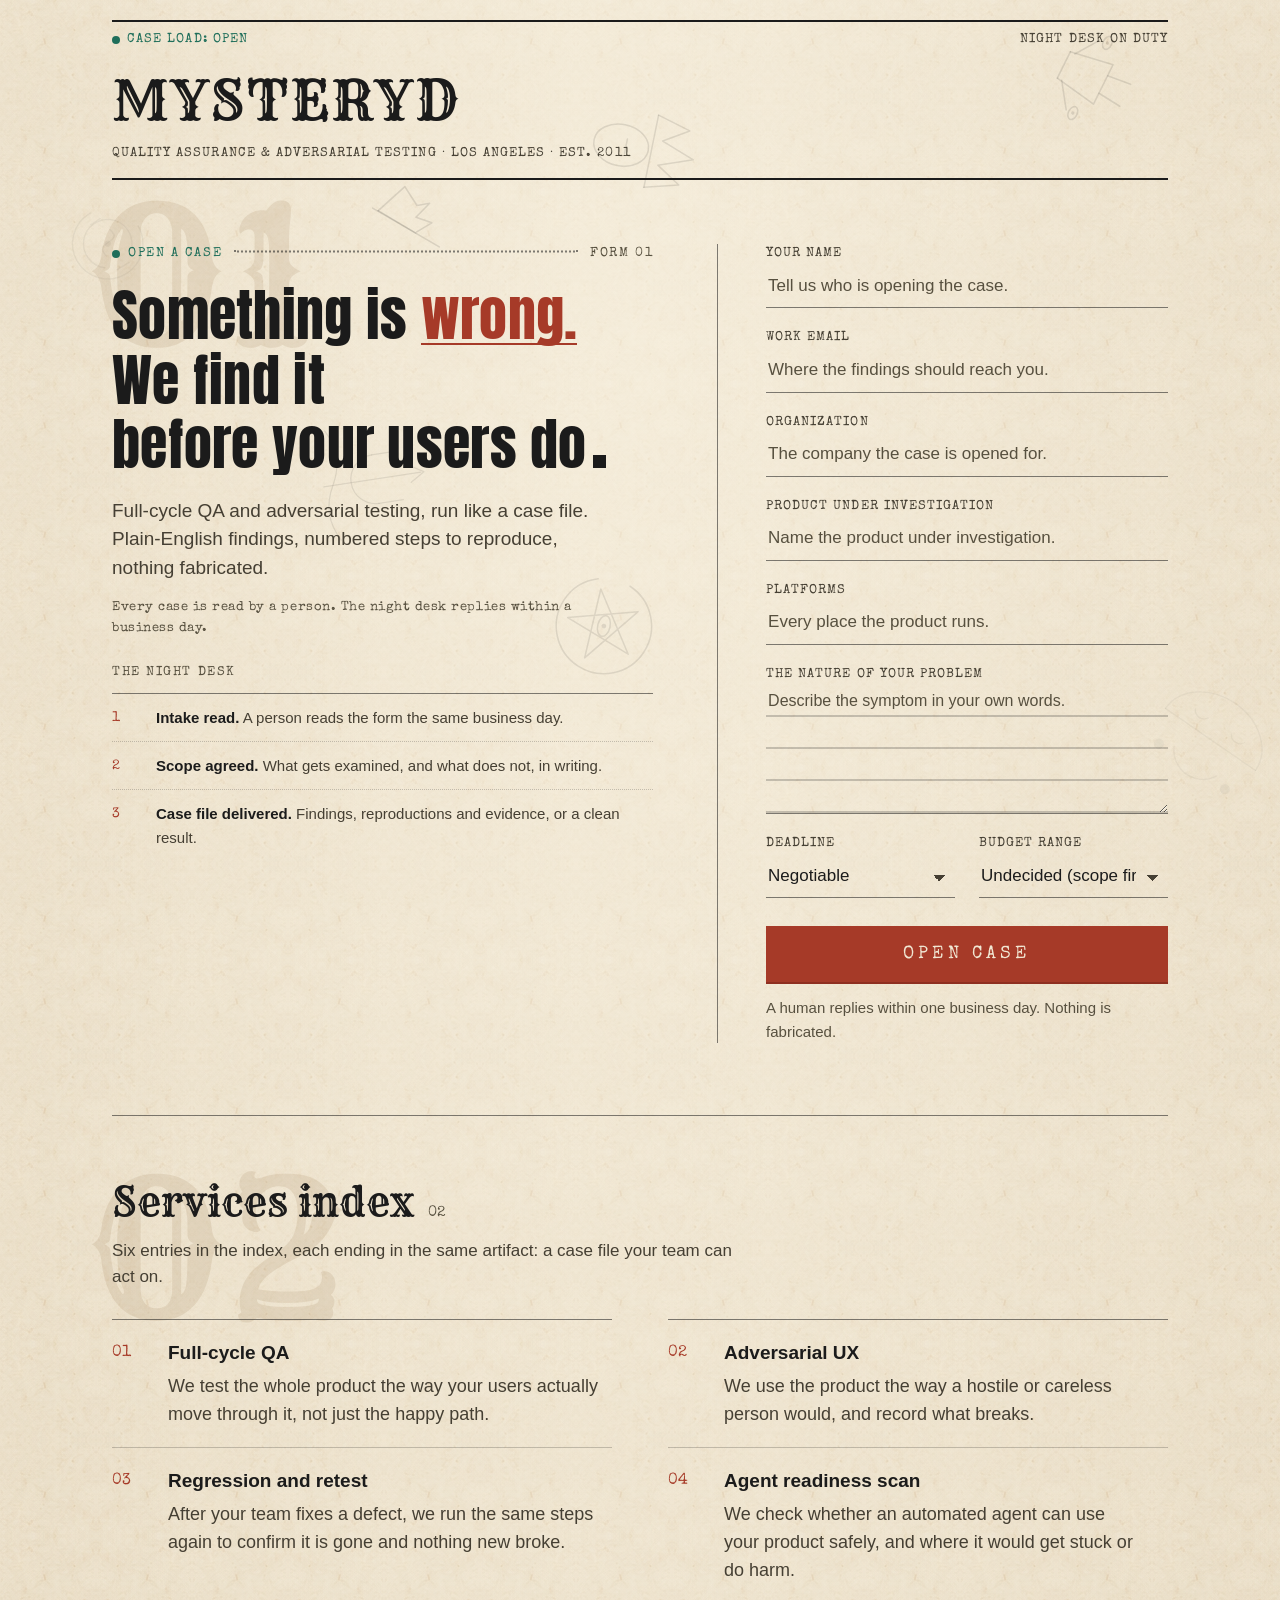
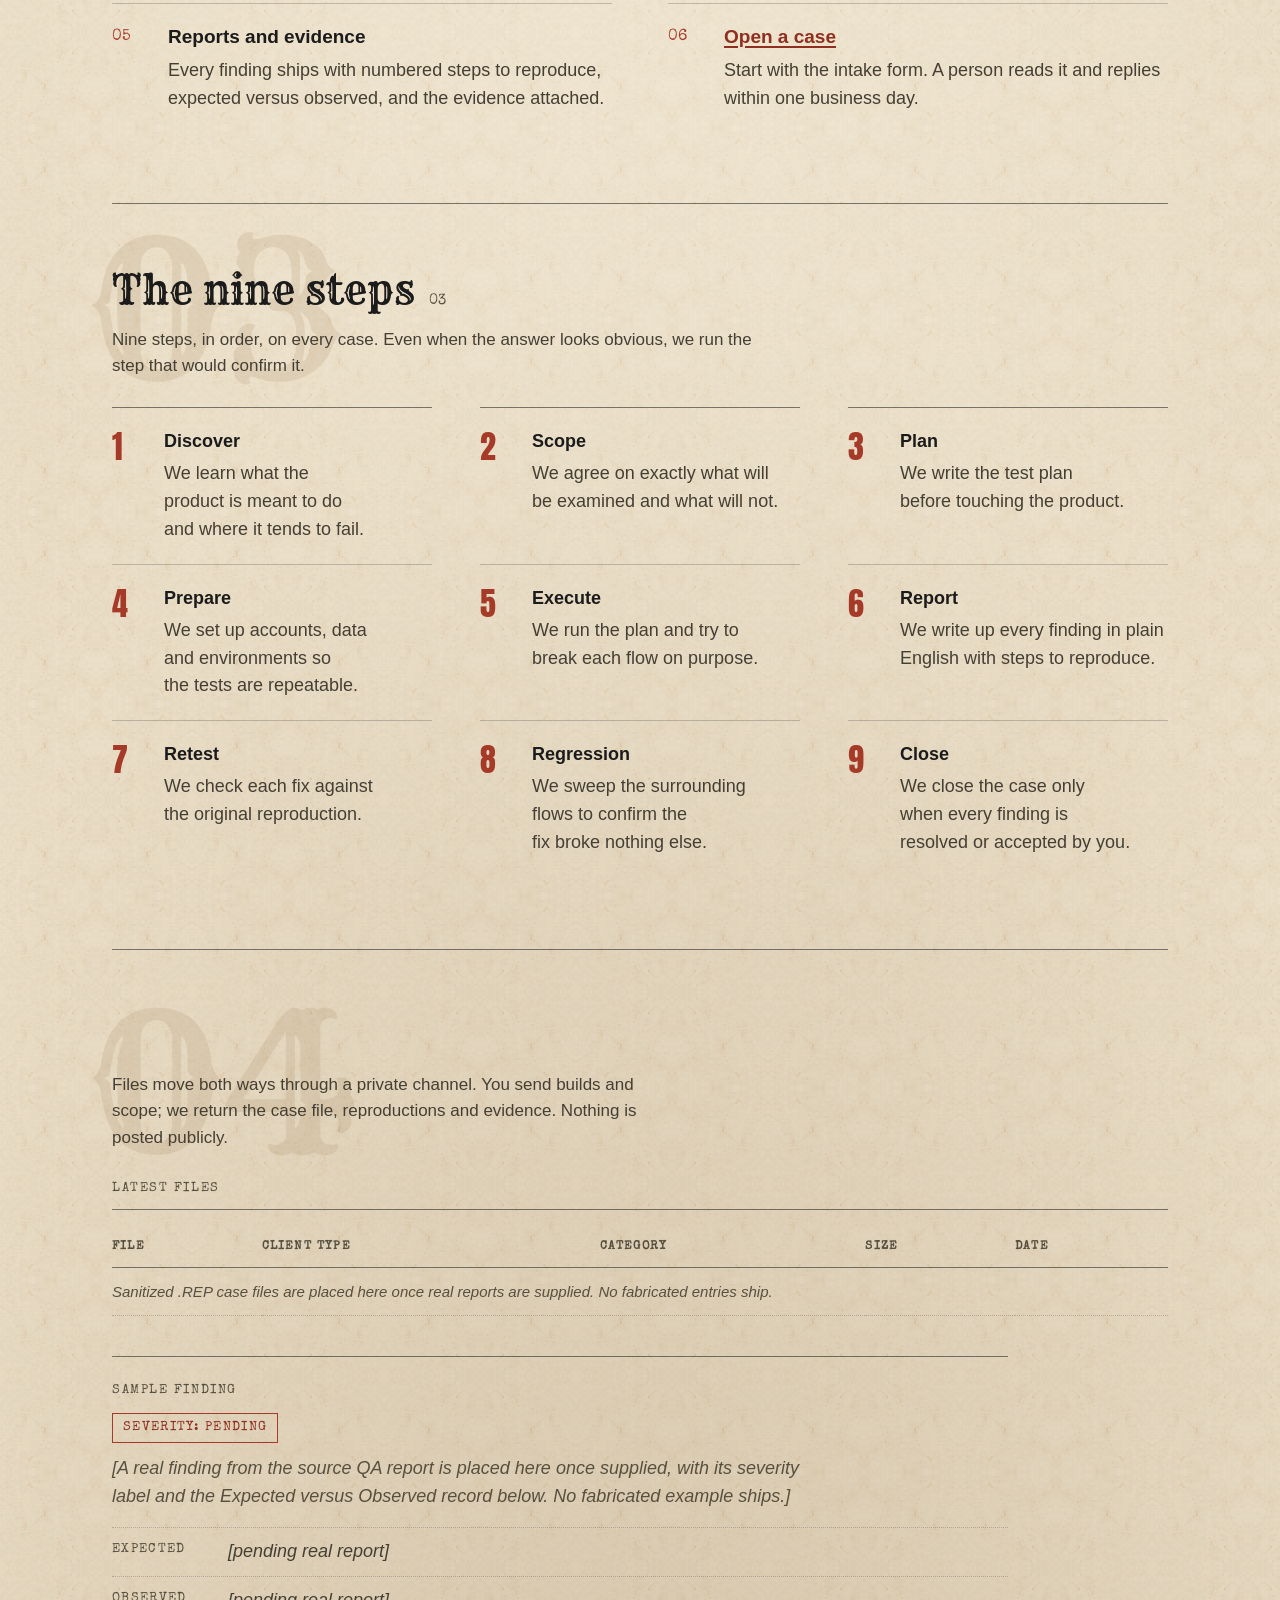
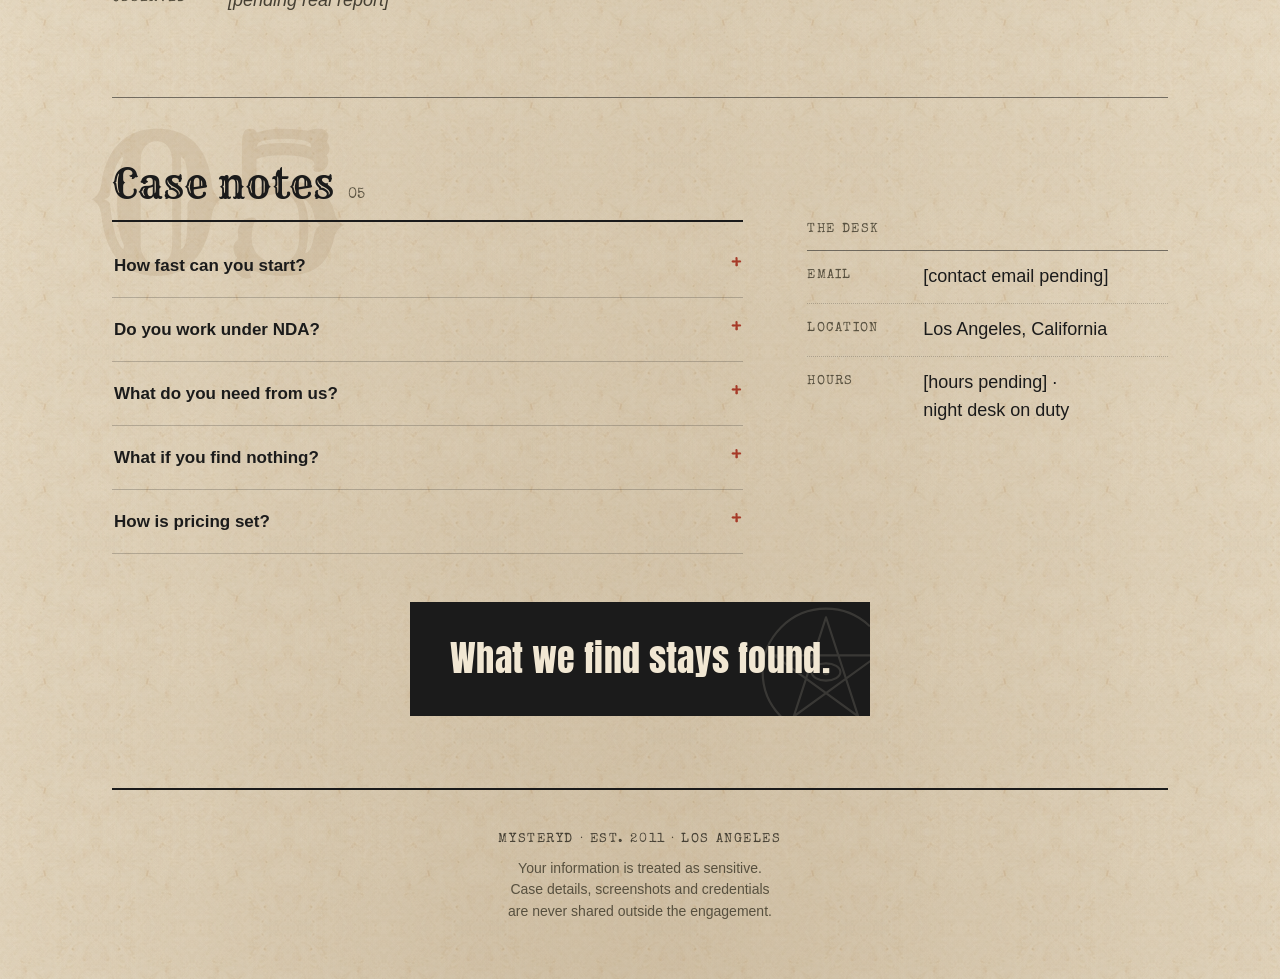
==== commit e4db6adb: "SPARC v4 intake conversion pass: CTA headline, instruction placeholders, original 16-glyph sigil lib" ====
--- a/index.html
+++ b/index.html
@@ -62,9 +62,9 @@
             <span class="eyebrow-form">FORM 01</span>
           </div>
           <h1 id="intake-title" class="headline">
-            <span class="hl-line">We find the thing</span>
-            <span class="hl-line">that is <em class="hl-wrong">wrong</em> with</span>
-            <span class="hl-line">your product<span class="hl-stop" aria-hidden="true"></span></span>
+            <span class="hl-line">Something is <em class="hl-wrong">wrong.</em></span>
+            <span class="hl-line">We find it</span>
+            <span class="hl-line">before your users do<span class="hl-stop" aria-hidden="true"></span></span>
           </h1>
           <p class="deck">Full-cycle QA and adversarial testing, run like a case file. Plain-English findings, numbered steps to reproduce, nothing fabricated.</p>
           <p class="lede-note">Every case is read by a person. The night desk replies within a business&nbsp;day.</p>
@@ -82,53 +82,48 @@
           <form id="intake-form" action="/api/intake" method="post">
             <div class="field">
               <label for="f-name">Your name</label>
-              <input type="text" id="f-name" name="name" autocomplete="name" placeholder="Alex Rivers" required aria-describedby="err-name">
-              <p class="field-err" id="err-name" hidden>Required: tell us who is opening the case.</p>
+              <input type="text" id="f-name" name="name" autocomplete="name" placeholder="Tell us who is opening the case." required aria-describedby="err-name">
+              <p class="field-err" id="err-name" hidden>Required.</p>
             </div>
             <div class="field">
               <label for="f-email">Work email</label>
-              <input type="email" id="f-email" name="email" autocomplete="email" placeholder="alex@rivers.co" required aria-describedby="err-email">
-              <p class="field-err" id="err-email" hidden>Required: a working address so the findings can reach you.</p>
+              <input type="email" id="f-email" name="email" autocomplete="email" placeholder="Where the findings should reach you." required aria-describedby="err-email">
+              <p class="field-err" id="err-email" hidden>Required.</p>
             </div>
             <div class="field">
               <label for="f-org">Organization</label>
-              <input type="text" id="f-org" name="organization" autocomplete="organization" placeholder="Rivers Labs" required aria-describedby="err-org">
-              <p class="field-err" id="err-org" hidden>Required: the company the case is opened for.</p>
+              <input type="text" id="f-org" name="organization" autocomplete="organization" placeholder="The company the case is opened for." required aria-describedby="err-org">
+              <p class="field-err" id="err-org" hidden>Required.</p>
             </div>
             <div class="field">
               <label for="f-product">Product under investigation</label>
-              <input type="text" id="f-product" name="product" placeholder="Atlas" required aria-describedby="err-product">
-              <p class="field-err" id="err-product" hidden>Required: name the product we are examining.</p>
+              <input type="text" id="f-product" name="product" placeholder="Name the product under investigation." required aria-describedby="err-product">
+              <p class="field-err" id="err-product" hidden>Required.</p>
             </div>
             <div class="field">
               <label for="f-platforms">Platforms</label>
-              <input type="text" id="f-platforms" name="platforms" placeholder="Web, iOS, Android" required aria-describedby="err-platforms">
-              <p class="field-err" id="err-platforms" hidden>Required: where the product runs.</p>
+              <input type="text" id="f-platforms" name="platforms" placeholder="Every place the product runs." required aria-describedby="err-platforms">
+              <p class="field-err" id="err-platforms" hidden>Required.</p>
             </div>
             <div class="field field-tall">
               <label for="f-problem">The nature of your problem</label>
-              <textarea id="f-problem" name="problem" rows="4" placeholder="Unexpected error when uploading files" required aria-describedby="err-problem"></textarea>
-              <p class="field-err" id="err-problem" hidden>Required: describe the symptom in your own words.</p>
+              <textarea id="f-problem" name="problem" rows="4" placeholder="Describe the symptom in your own words." required aria-describedby="err-problem"></textarea>
+              <p class="field-err" id="err-problem" hidden>Required.</p>
             </div>
             <div class="field-row">
               <div class="field">
                 <label for="f-deadline">Deadline</label>
                 <select id="f-deadline" name="deadline">
-                  <option value="flexible" selected>No fixed date</option>
-                  <option value="2w">Within 2 weeks</option>
-                  <option value="4w">Within 4 weeks</option>
-                  <option value="8w">Within 8 weeks</option>
-                  <option value="fixed">A fixed release date</option>
+                  <option value="rush48">In 48 hours (rush charge applies)</option>
+                  <option value="1w">1 week</option>
+                  <option value="2w">2 weeks</option>
+                  <option value="negotiable" selected>Negotiable</option>
                 </select>
               </div>
               <div class="field">
                 <label for="f-budget">Budget range</label>
                 <select id="f-budget" name="budget">
                   <option value="undecided" selected>Undecided (scope first)</option>
-                  <option value="lt5">Under $5,000</option>
-                  <option value="5-10">$5,000 to $10,000</option>
-                  <option value="10-25">$10,000 to $25,000</option>
-                  <option value="gt25">Over $25,000</option>
                 </select>
               </div>
             </div>
--- a/styles.css
+++ b/styles.css
@@ -188,6 +188,9 @@
   color: var(--ink-soft);
 }
 .status-item { display: inline-flex; align-items: center; gap: 0.45rem; white-space: nowrap; }
+@media (max-width: 599px) {
+  .status-strip { justify-content: flex-start; }
+}
 .status-open { color: var(--green); }
 .dot {
   width: 0.5rem; height: 0.5rem; border-radius: 50%;
@@ -301,7 +304,7 @@
   font-family: var(--font-head);
   font-weight: 400;
   font-size: clamp(2.5rem, 11.5vw, 4.75rem);
-  line-height: 1.06;
+  line-height: 1.14;
   letter-spacing: 0.005em;
   color: var(--ink);
 }
@@ -324,11 +327,13 @@
   to { background-size: 100% 2px; }
 }
 .hl-wrong {
+  display: inline-block;
+  line-height: 1;
   font-style: normal;
   color: var(--red);
   text-decoration: underline;
   text-decoration-thickness: 2px;
-  text-underline-offset: 0.18em;
+  text-underline-offset: 0.06em;
 }
 .hl-stop {
   display: inline-block;
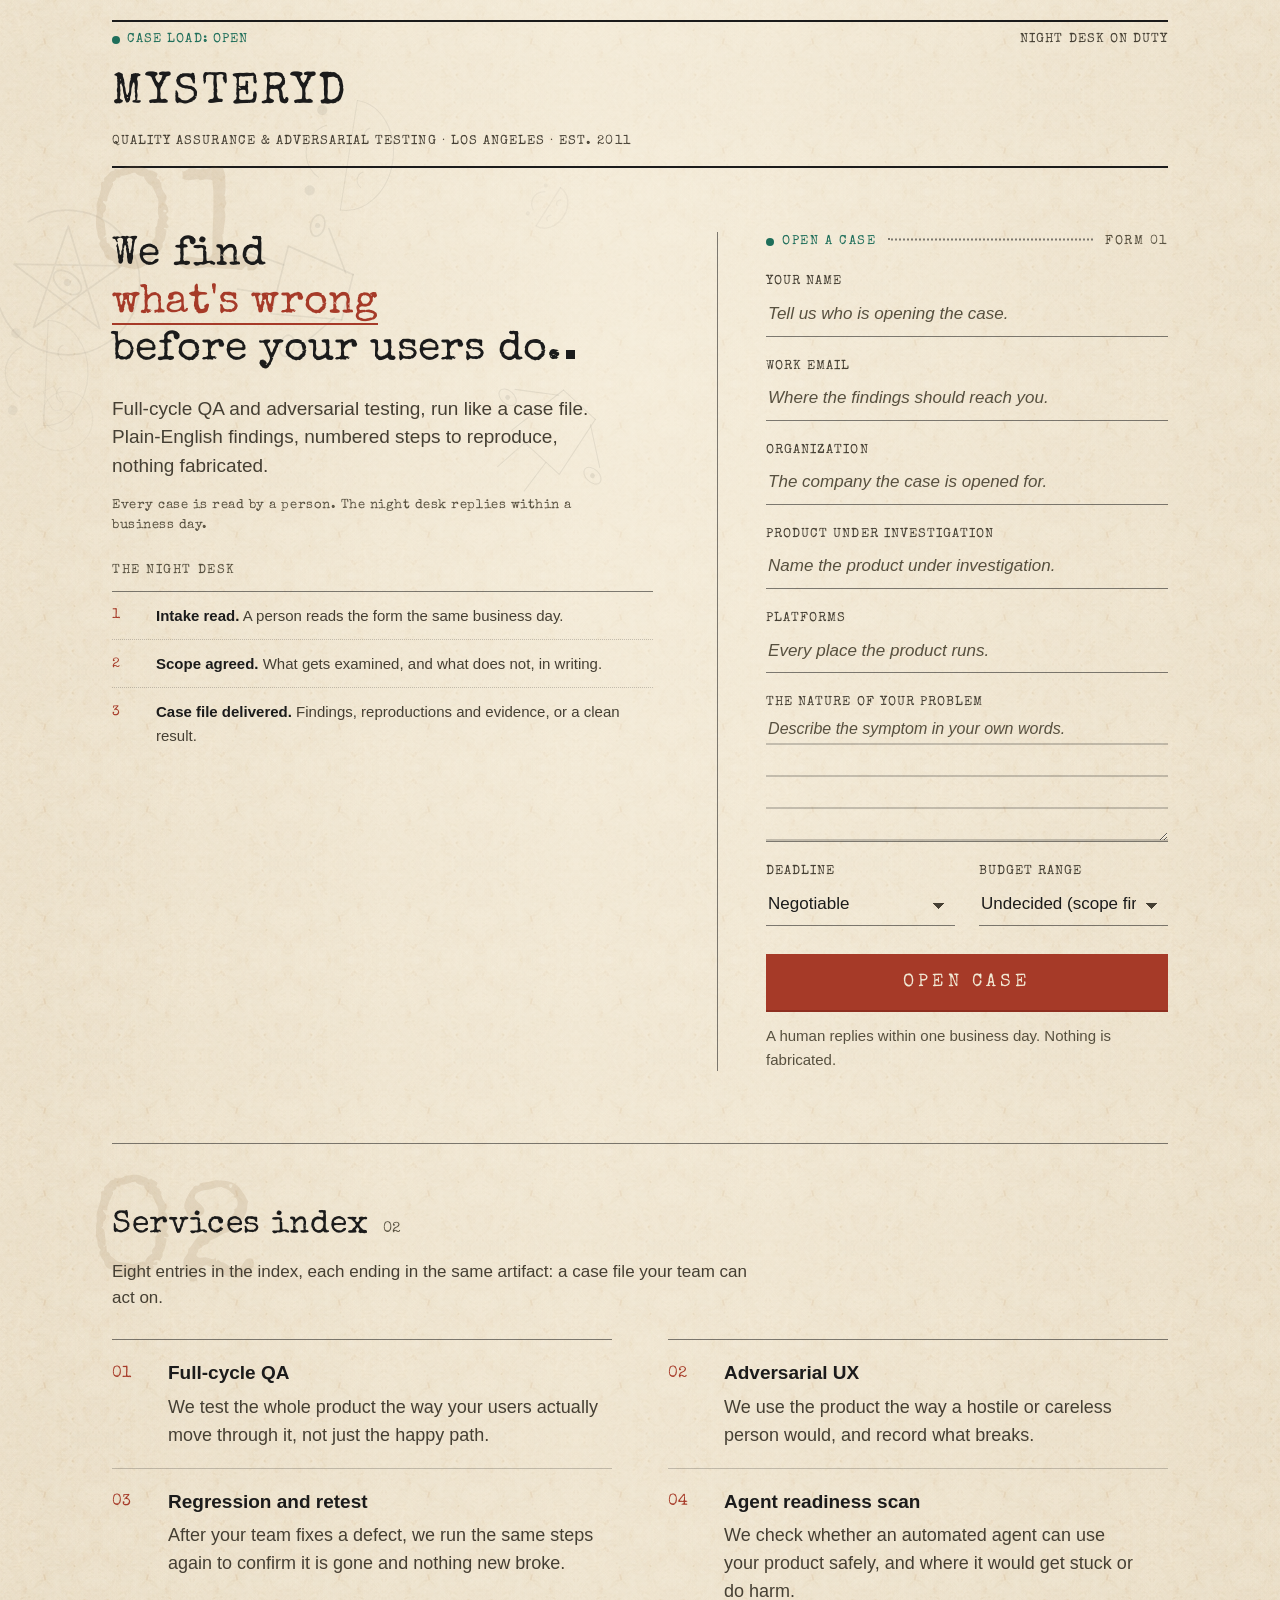
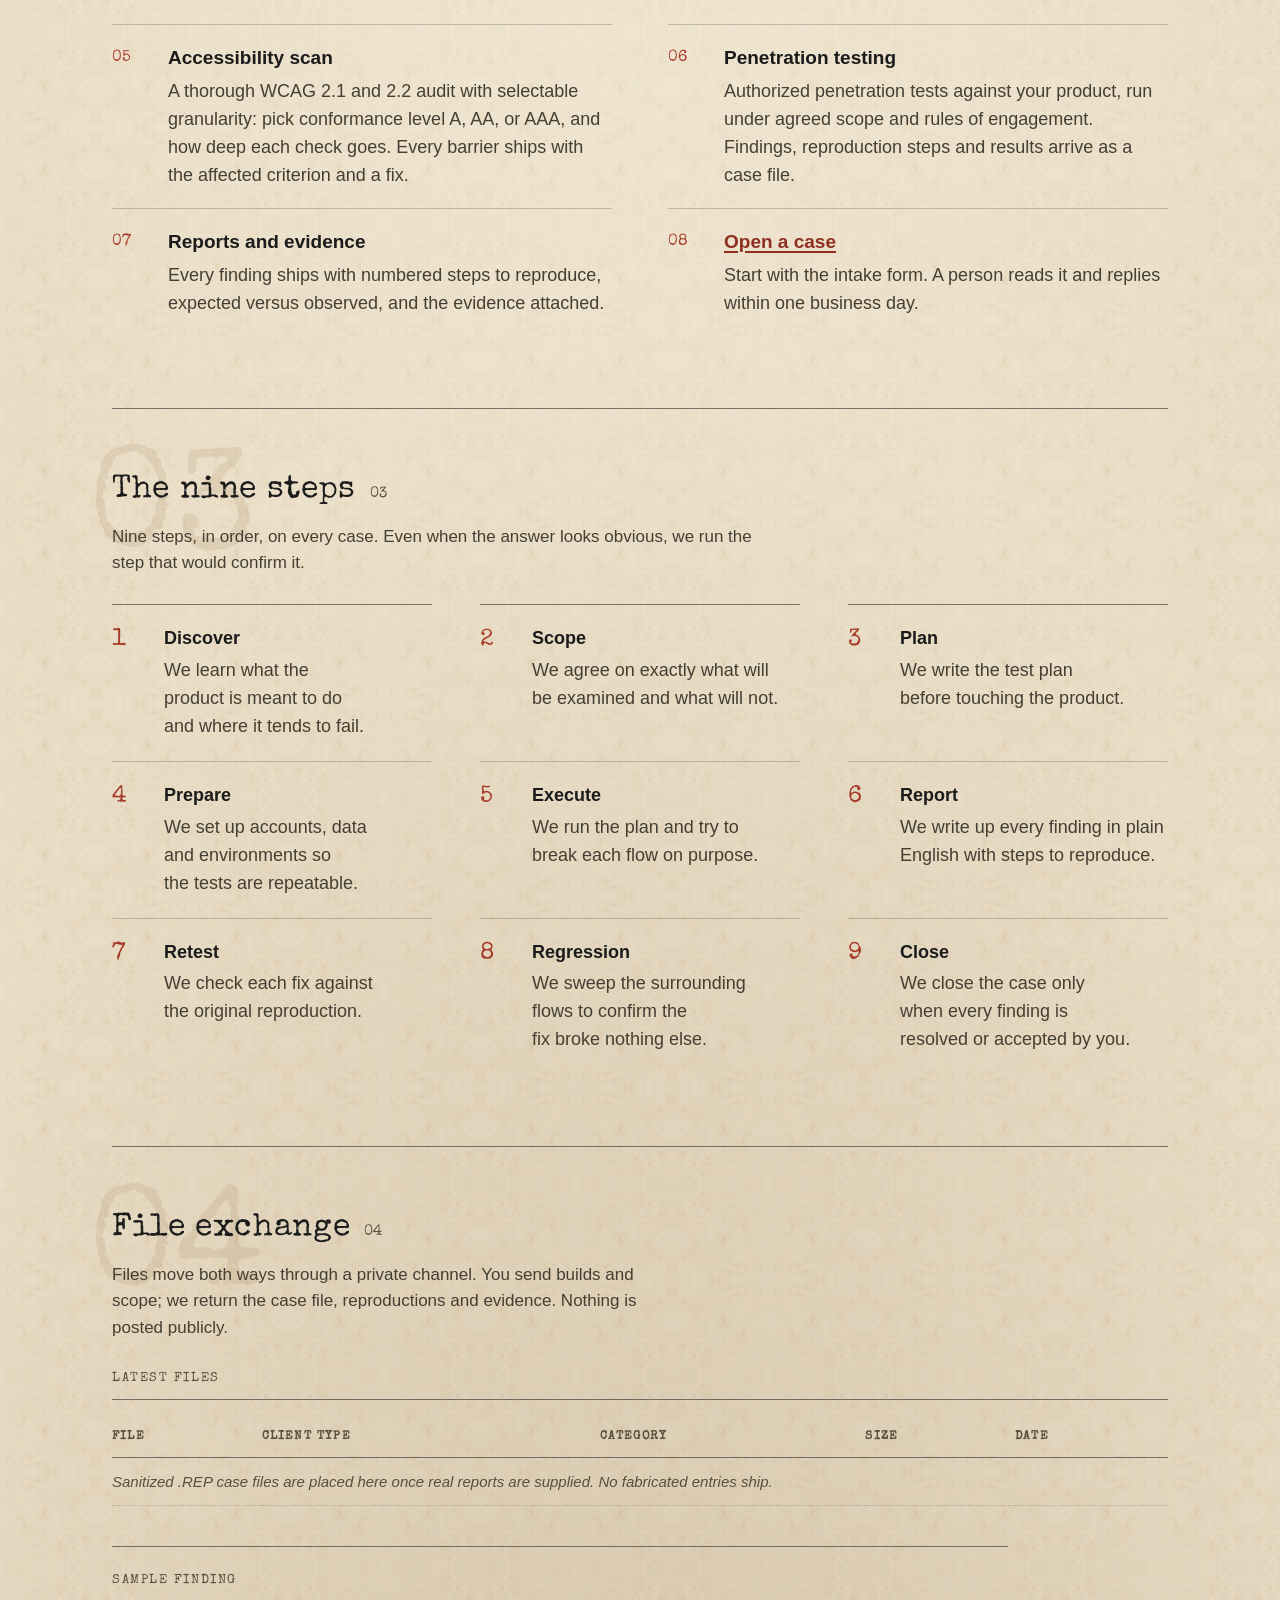
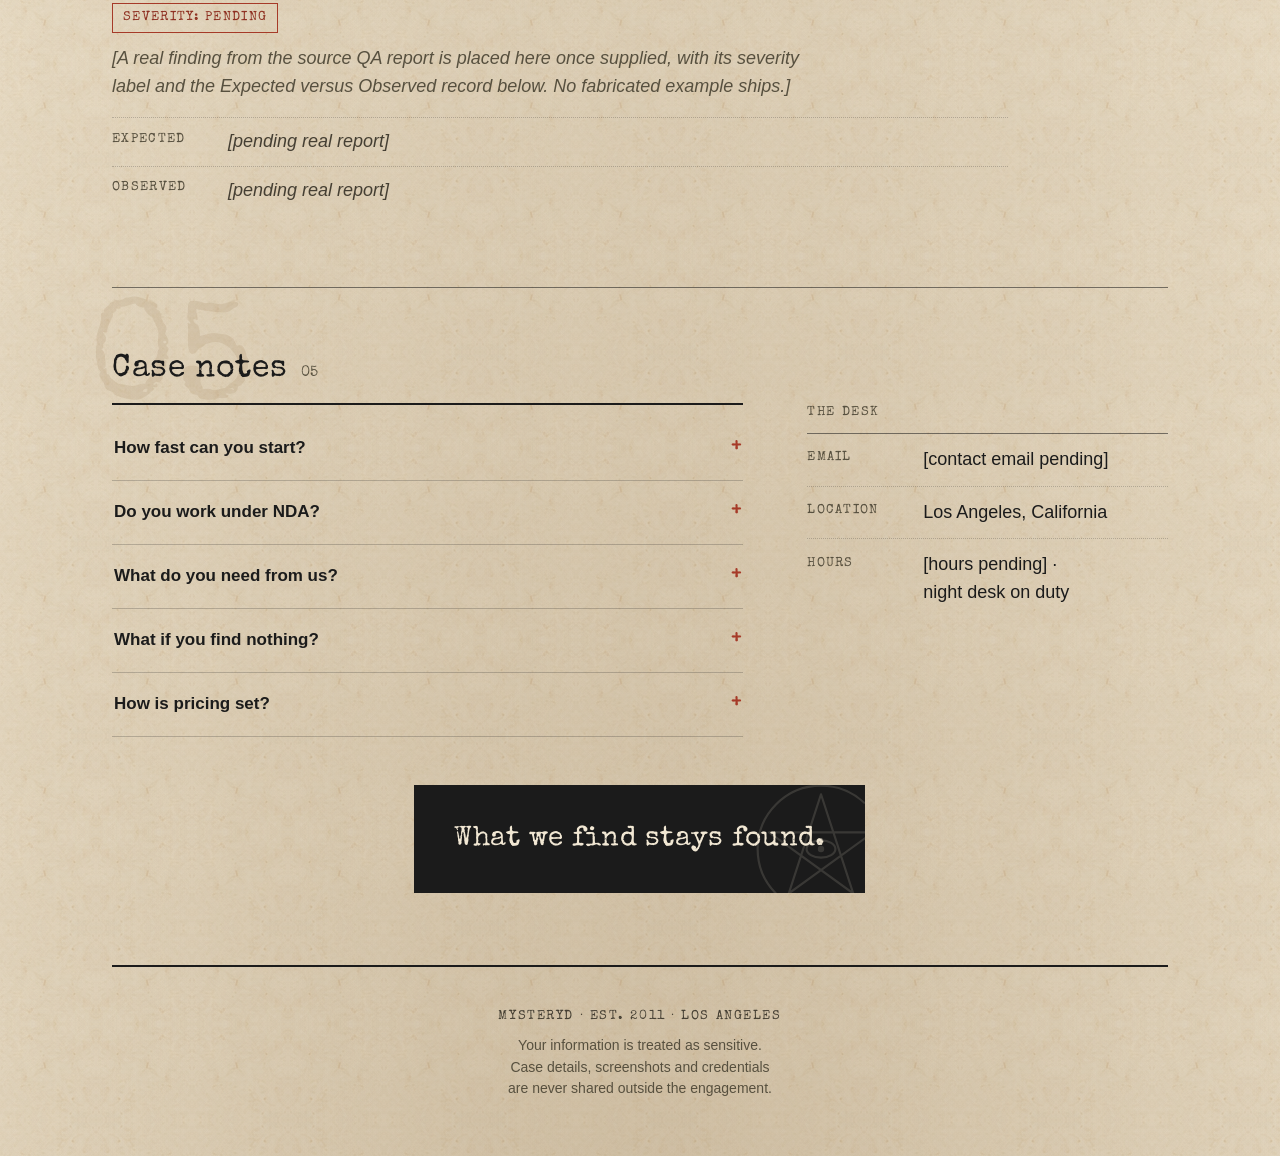
==== commit 9d6584e6: "SPARC v5 operator notes: new headline copy, italic placeholders, accessibility + pentest services, e" ====
--- a/index.html
+++ b/index.html
@@ -56,15 +56,10 @@
       <span class="folio" aria-hidden="true">01</span>
       <div class="intake-grid">
         <div class="intake-lede">
-          <div class="sheet-eyebrow">
-            <span class="eyebrow-live"><span class="dot" aria-hidden="true"></span>OPEN A CASE</span>
-            <span class="leader" aria-hidden="true"></span>
-            <span class="eyebrow-form">FORM 01</span>
-          </div>
           <h1 id="intake-title" class="headline">
-            <span class="hl-line">Something is <em class="hl-wrong">wrong.</em></span>
-            <span class="hl-line">We find it</span>
-            <span class="hl-line">before your users do<span class="hl-stop" aria-hidden="true"></span></span>
+            <span class="hl-line">We find</span>
+            <span class="hl-line"><em class="hl-wrong">what's wrong</em></span>
+            <span class="hl-line">before your users do.<span class="hl-stop" aria-hidden="true"></span></span>
           </h1>
           <p class="deck">Full-cycle QA and adversarial testing, run like a case file. Plain-English findings, numbered steps to reproduce, nothing fabricated.</p>
           <p class="lede-note">Every case is read by a person. The night desk replies within a business&nbsp;day.</p>
@@ -79,6 +74,11 @@
         </div>
 
         <div class="intake-formwrap">
+          <div class="sheet-eyebrow">
+            <span class="eyebrow-live"><span class="dot" aria-hidden="true"></span>OPEN A CASE</span>
+            <span class="leader" aria-hidden="true"></span>
+            <span class="eyebrow-form">FORM 01</span>
+          </div>
           <form id="intake-form" action="/api/intake" method="post">
             <div class="field">
               <label for="f-name">Your name</label>
@@ -149,14 +149,16 @@
         <h2 id="services-title" class="sheet-title">Services index</h2>
         <span class="sheet-num">02</span>
       </div>
-      <p class="sheet-lede">Six entries in the index, each ending in the same artifact: a case file your team can act on.</p>
+      <p class="sheet-lede">Eight entries in the index, each ending in the same artifact: a case file your team can act on.</p>
       <ol class="index-list">
         <li><span class="index-num">01</span><div><h3>Full-cycle QA</h3><p>We test the whole product the way your users actually move through it, not just the happy path.</p></div></li>
         <li><span class="index-num">02</span><div><h3>Adversarial UX</h3><p>We use the product the way a hostile or careless person would, and record what breaks.</p></div></li>
         <li><span class="index-num">03</span><div><h3>Regression and retest</h3><p>After your team fixes a defect, we run the same steps again to confirm it is gone and nothing new broke.</p></div></li>
         <li><span class="index-num">04</span><div><h3>Agent readiness scan</h3><p>We check whether an automated agent can use your product safely, and where it would get stuck or do harm.</p></div></li>
-        <li><span class="index-num">05</span><div><h3>Reports and evidence</h3><p>Every finding ships with numbered steps to reproduce, expected versus observed, and the evidence attached.</p></div></li>
-        <li class="index-cta"><span class="index-num">06</span><div><h3><a href="#intake">Open a case</a></h3><p>Start with the intake form. A person reads it and replies within one business day.</p></div></li>
+        <li><span class="index-num">05</span><div><h3>Accessibility scan</h3><p>A thorough WCAG 2.1 and 2.2 audit with selectable granularity: pick conformance level A, AA, or AAA, and how deep each check goes. Every barrier ships with the affected criterion and a fix.</p></div></li>
+        <li><span class="index-num">06</span><div><h3>Penetration testing</h3><p>Authorized penetration tests against your product, run under agreed scope and rules of engagement. Findings, reproduction steps and results arrive as a case file.</p></div></li>
+        <li><span class="index-num">07</span><div><h3>Reports and evidence</h3><p>Every finding ships with numbered steps to reproduce, expected versus observed, and the evidence attached.</p></div></li>
+        <li class="index-cta"><span class="index-num">08</span><div><h3><a href="#intake">Open a case</a></h3><p>Start with the intake form. A person reads it and replies within one business day.</p></div></li>
       </ol>
     </section>
 
--- a/styles.css
+++ b/styles.css
@@ -1,16 +1,6 @@
 /* MysteryD — case file on aged paper. Mobile-first single column;
    desktop (>=1024px) becomes a two-column dossier spread with a sticky desk bar. */
 
-@font-face {
-  font-family: 'Rye';
-  src: url('assets/fonts/rye.woff2') format('woff2');
-  font-weight: 400; font-style: normal; font-display: swap;
-}
-@font-face {
-  font-family: 'Anton';
-  src: url('assets/fonts/anton.woff2') format('woff2');
-  font-weight: 400; font-style: normal; font-display: swap;
-}
 @font-face {
   font-family: 'Special Elite';
   src: url('assets/fonts/special-elite.woff2') format('woff2');
@@ -40,8 +30,7 @@
   --red-deep: #8e2f20;
   --green: #1e6e5a;
   --folio: rgba(146, 116, 70, 0.14);
-  --font-display: 'Rye', 'Georgia', serif;
-  --font-head: 'Anton', 'Arial Narrow', sans-serif;
+  --font-display: 'Special Elite', 'Courier New', monospace;
   --font-type: 'Special Elite', 'Courier New', monospace;
   --font-body: 'Source Sans 3', 'Helvetica Neue', Arial, sans-serif;
   --gutter: clamp(1.25rem, 5vw, 3rem);
@@ -141,10 +130,10 @@
 .topbar.visible { transform: translateY(0); }
 .topbar-mark {
   font-family: var(--font-display);
-  font-size: 1.25rem;
+  font-size: 1.0625rem;
+  letter-spacing: 0.06em;
   color: var(--ink);
   text-decoration: none;
-  letter-spacing: 0.03em;
 }
 .topbar-nav { display: flex; gap: 1.5rem; margin-left: auto; }
 .topbar-nav a {
@@ -211,9 +200,9 @@
 }
 .wordmark {
   font-family: var(--font-display);
-  font-size: clamp(2rem, 9vw, 3.25rem);
+  font-size: clamp(1.625rem, 7.5vw, 2.75rem);
   line-height: 1;
-  letter-spacing: 0.04em;
+  letter-spacing: 0.06em;
   color: var(--ink);
   text-decoration: none;
 }
@@ -278,7 +267,7 @@
   position: absolute;
   top: 0.5rem; left: -1.5rem;
   font-family: var(--font-display);
-  font-size: clamp(7rem, 16vw, 12rem);
+  font-size: clamp(5.5rem, 12vw, 9rem);
   line-height: 1;
   color: var(--folio);
   pointer-events: none;
@@ -301,10 +290,10 @@
 
 .headline {
   margin: 0 0 1.25rem;
-  font-family: var(--font-head);
+  font-family: var(--font-display);
   font-weight: 400;
-  font-size: clamp(2.5rem, 11.5vw, 4.75rem);
-  line-height: 1.14;
+  font-size: clamp(1.5rem, 7.7vw, 3.5rem);
+  line-height: 1.16;
   letter-spacing: 0.005em;
   color: var(--ink);
 }
@@ -339,6 +328,7 @@
   display: inline-block;
   width: 0.22em; height: 0.22em;
   margin-left: 0.12em;
+  vertical-align: baseline;
   background: var(--ink);
 }
 
@@ -423,7 +413,7 @@
   );
   background-attachment: local;
 }
-.field input::placeholder, .field textarea::placeholder { color: var(--ink-faint); opacity: 1; }
+.field input::placeholder, .field textarea::placeholder { color: var(--ink-faint); opacity: 1; font-style: italic; }
 .field input:hover, .field textarea:hover, .field select:hover { border-bottom-color: var(--ink); }
 .field input:focus, .field textarea:focus, .field select:focus {
   outline: none;
@@ -512,7 +502,9 @@
   0%, 100% { transform: none; }
   40% { transform: translateY(2px); }
 }
-.case-opened-title { margin: 0 0 0.5rem; font-family: var(--font-head); font-size: 1.75rem; color: var(--green); }
+.case-opened:focus { outline: 2px solid var(--green); outline-offset: 3px; }
+
+.case-opened-title { margin: 0 0 0.5rem; font-family: var(--font-display); font-size: 1.375rem; color: var(--green); }
 .case-opened-body { margin: 0 0 0.75rem; color: var(--ink-soft); }
 .case-opened-ref { margin: 0; font-family: var(--font-type); font-size: 0.8125rem; letter-spacing: 0.1em; color: var(--green); }
 
@@ -523,8 +515,9 @@
   margin: 0;
   font-family: var(--font-display);
   font-weight: 400;
-  font-size: clamp(1.75rem, 7vw, 2.5rem);
-  line-height: 1.1;
+  font-size: clamp(1.375rem, 5.5vw, 2rem);
+  line-height: 1.15;
+  letter-spacing: 0.02em;
   color: var(--ink);
 }
 .sheet-num { font-family: var(--font-type); font-size: 0.9375rem; color: var(--ink-faint); }
@@ -576,7 +569,7 @@
   border-top: 1px dotted var(--rule-soft);
 }
 .steps li:first-child { border-top: 1px solid var(--rule); }
-.step-num { font-family: var(--font-head); font-size: 1.5rem; line-height: 1.2; color: var(--ink-faint); }
+.step-num { font-family: var(--font-display); font-size: 1.25rem; line-height: 1.3; color: var(--ink-faint); }
 .steps h3 { margin: 0 0 0.25rem; font-weight: 700; font-size: 1.125rem; }
 .steps p { margin: 0; max-width: 70ch; color: var(--ink-soft); text-wrap: balance; }
 
@@ -692,9 +685,9 @@
 .pullquote blockquote { position: relative; }
 .pullquote blockquote {
   margin: 0;
-  font-family: var(--font-head);
-  font-size: clamp(1.5rem, 5vw, 2rem);
-  line-height: 1.15;
+  font-family: var(--font-display);
+  font-size: clamp(1.25rem, 4.5vw, 1.625rem);
+  line-height: 1.3;
   letter-spacing: 0.01em;
 }
 
@@ -752,7 +745,7 @@
   .topbar { display: flex; }
 
   .masthead { padding-top: 1.25rem; }
-  .wordmark { font-size: 3.5rem; }
+  .wordmark { font-size: 2.75rem; }
   .site-nav { display: none; }
 
   .sheet { padding: 4rem 0 4.5rem; }
@@ -766,7 +759,7 @@
     align-items: start;
   }
   .intake-lede { position: sticky; top: calc(var(--topbar-h) + 2rem); }
-  .headline { font-size: clamp(3rem, 4.4vw, 4rem); }
+  .headline { font-size: clamp(2rem, 3.2vw, 2.625rem); }
   .deck { font-size: 1.1875rem; }
   .lede-note { margin-bottom: 1.5rem; }
   .lede-log { display: block; }
@@ -798,7 +791,7 @@
     padding: 1.25rem 0;
   }
   .steps li:nth-child(-n+3) { border-top: 1px solid var(--rule); }
-  .step-num { font-size: 2rem; color: var(--red); }
+  .step-num { font-size: 1.5rem; color: var(--red); }
 
   /* Section 4: table left, sample finding right */
   #exchange .sheet-lede { max-width: 60ch; }
@@ -816,7 +809,7 @@
   #notes .faq { margin-bottom: 0; }
   #notes .contact-block { margin-bottom: 0; position: sticky; top: calc(var(--topbar-h) + 2rem); }
   .pullquote { margin: 3rem auto 0; padding: 2.25rem 2.5rem; }
-  .pullquote blockquote { font-size: 2.25rem; }
+  .pullquote blockquote { font-size: 1.75rem; }
 
   .colophon { padding: 2.5rem 0 3.5rem; }
 }
@@ -824,5 +817,5 @@
 @media (min-width: 1440px) {
   :root { --sheet-w: 76rem; }
   .intake-grid { gap: 5rem; }
-  .headline { font-size: 4.25rem; }
+  .headline { font-size: 2.75rem; }
 }
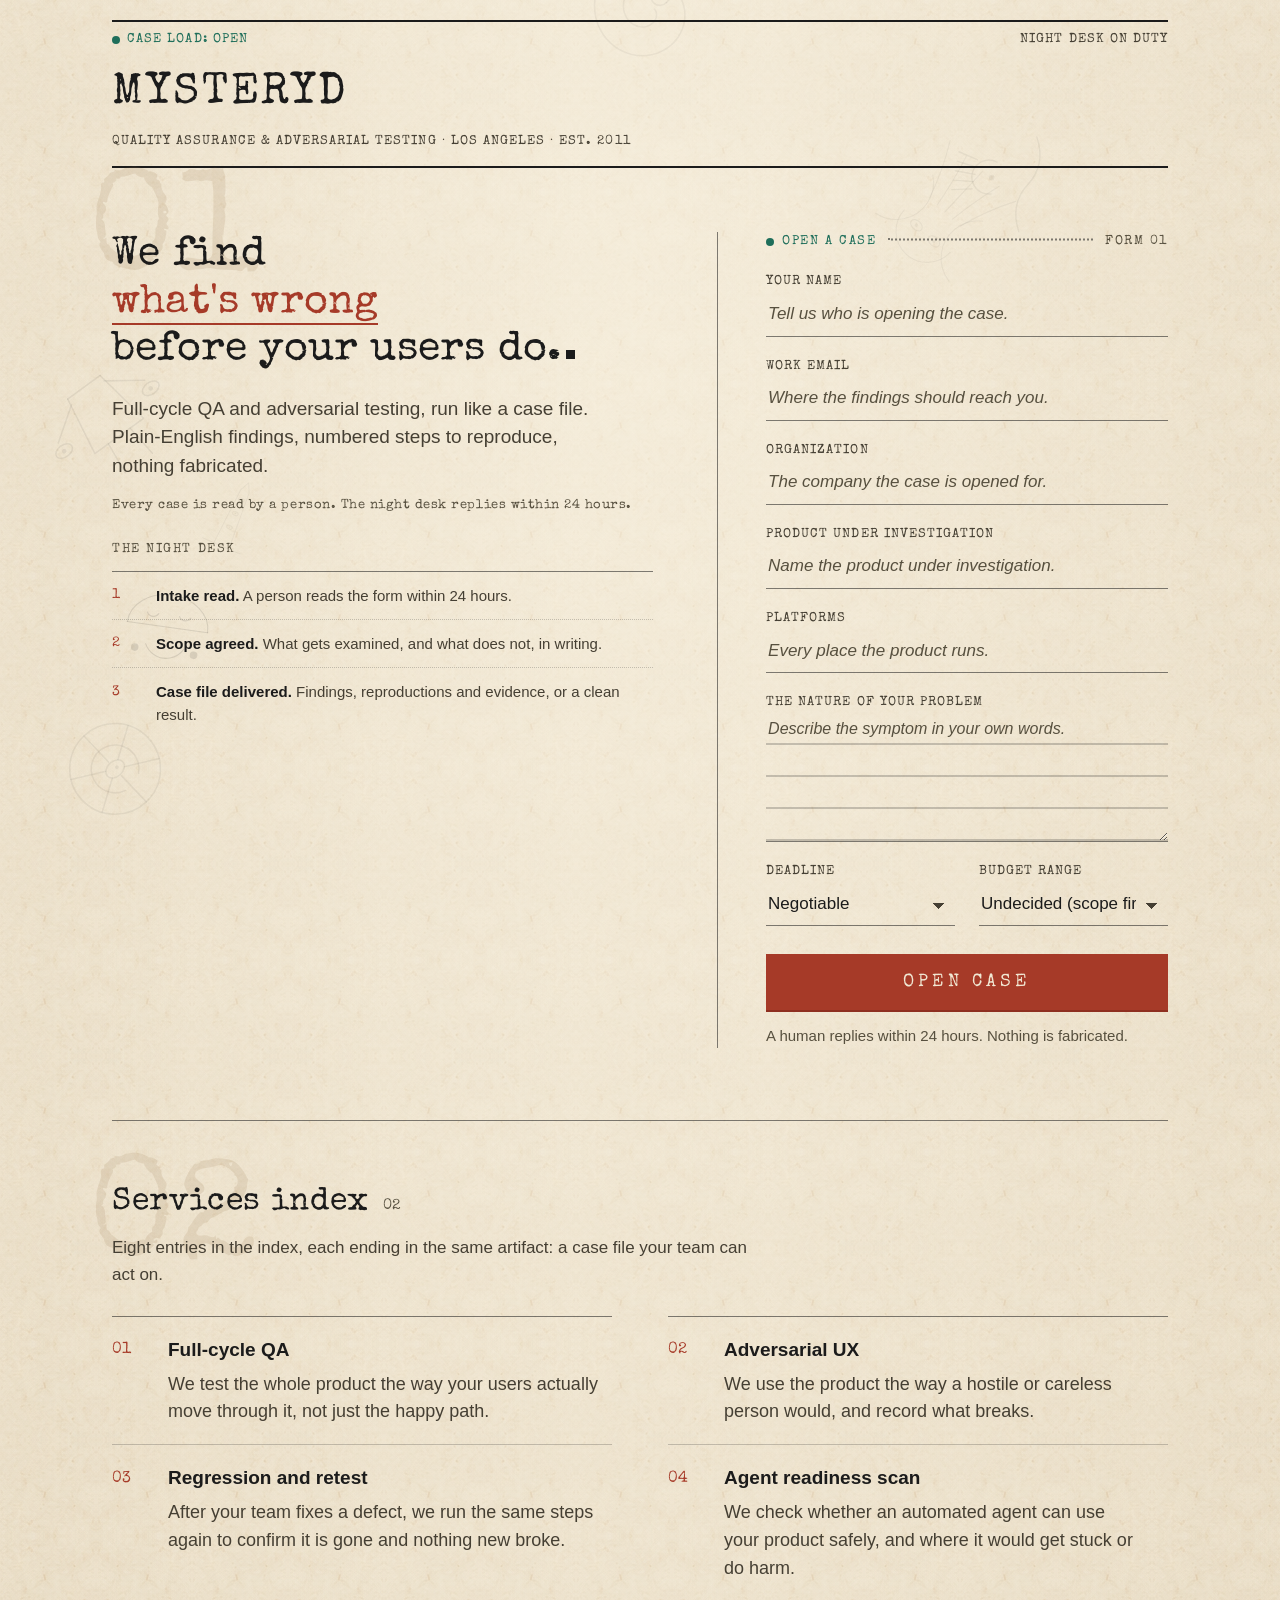
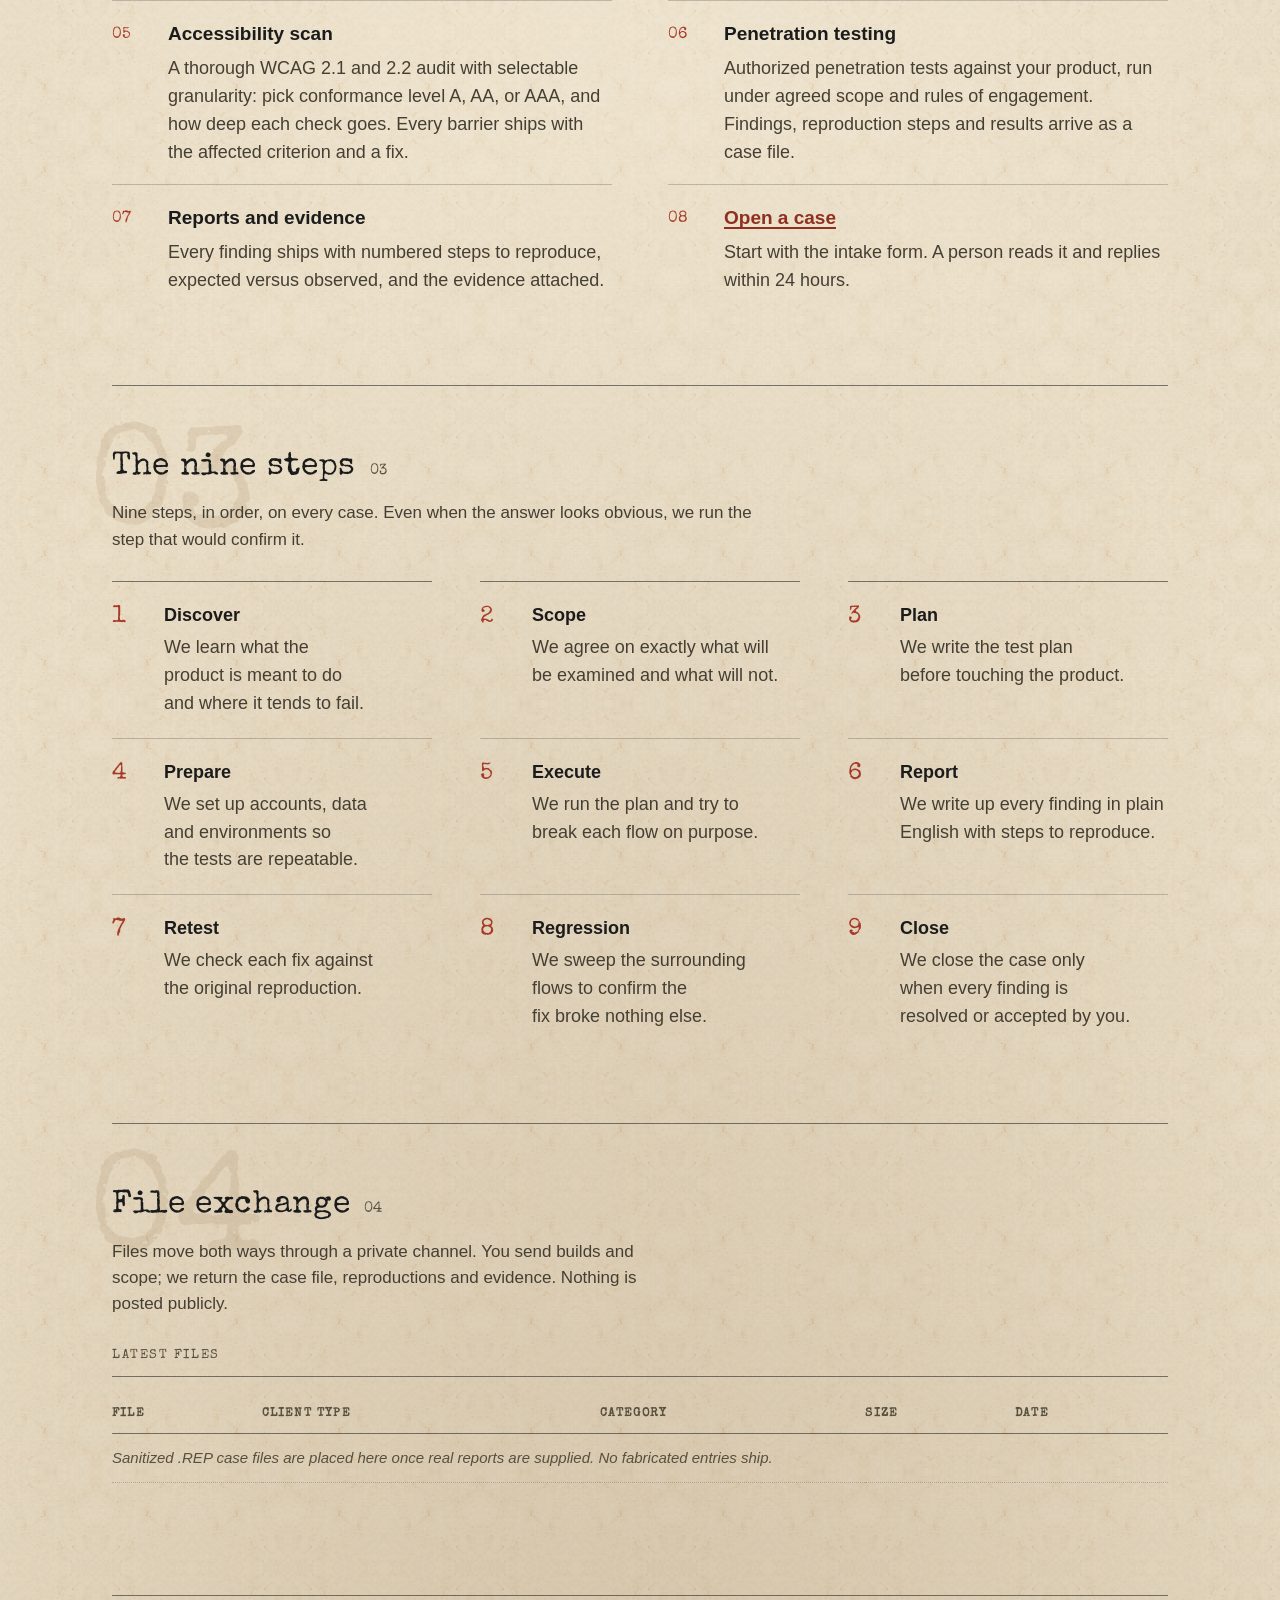
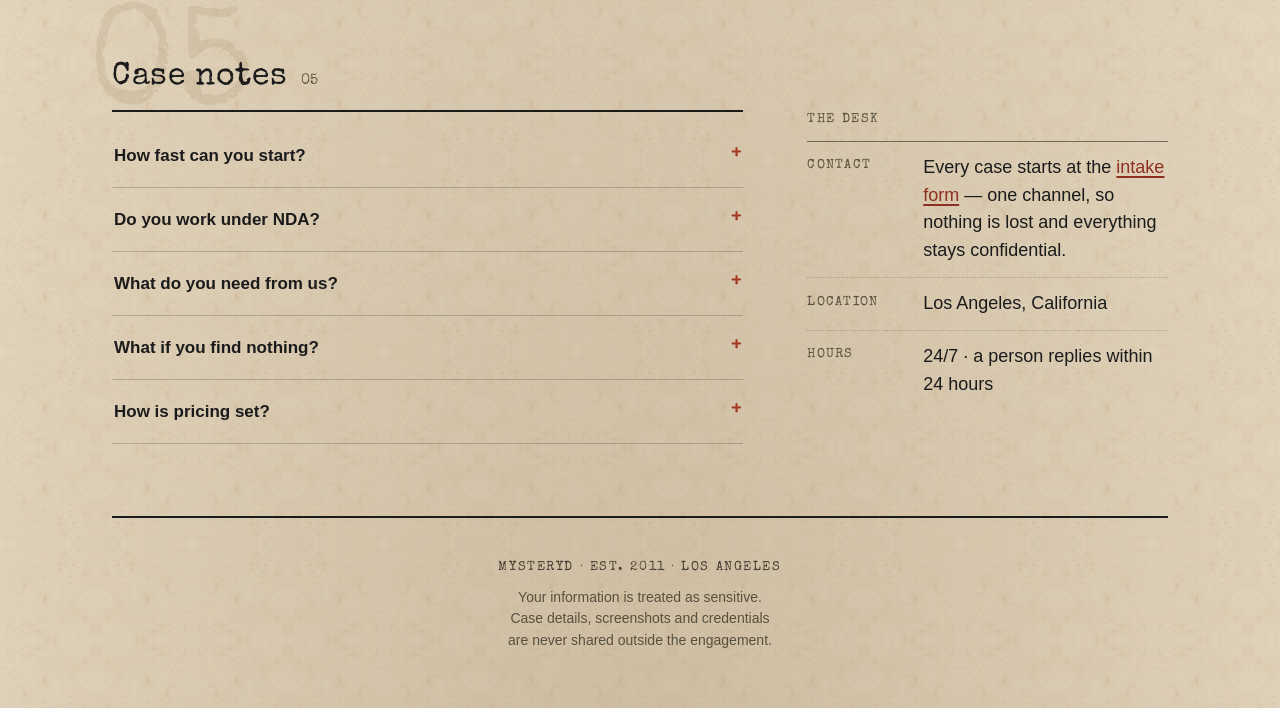
==== commit b4f0921f: "SPARC v6 content round (MW-7): form-only contact, 24/7 hours + 24-hour reply, featured finding + cli" ====
--- a/index.html
+++ b/index.html
@@ -62,11 +62,11 @@
             <span class="hl-line">before your users do.<span class="hl-stop" aria-hidden="true"></span></span>
           </h1>
           <p class="deck">Full-cycle QA and adversarial testing, run like a case file. Plain-English findings, numbered steps to reproduce, nothing fabricated.</p>
-          <p class="lede-note">Every case is read by a person. The night desk replies within a business&nbsp;day.</p>
+          <p class="lede-note">Every case is read by a person. The night desk replies within 24&nbsp;hours.</p>
           <div class="lede-log">
             <p class="block-label">The night desk</p>
             <ol class="desk-log">
-              <li><span class="log-time">1</span><div><strong>Intake read.</strong> A person reads the form the same business day.</div></li>
+              <li><span class="log-time">1</span><div><strong>Intake read.</strong> A person reads the form within 24 hours.</div></li>
               <li><span class="log-time">2</span><div><strong>Scope agreed.</strong> What gets examined, and what does not, in writing.</div></li>
               <li><span class="log-time">3</span><div><strong>Case file delivered.</strong> Findings, reproductions and evidence, or a clean result.</div></li>
             </ol>
@@ -128,14 +128,14 @@
               </div>
             </div>
             <button class="open-case" type="submit">Open case</button>
-            <p class="reassurance">A human replies within one business day. Nothing is fabricated.</p>
-            <p class="form-fail" id="form-fail" role="alert" hidden>The desk could not file the case just now. Try again, or write to the address in the case notes.</p>
+            <p class="reassurance">A human replies within 24 hours. Nothing is fabricated.</p>
+            <p class="form-fail" id="form-fail" role="alert" hidden>The desk could not file the case just now. Try again in a moment.</p>
           </form>
 
           <div id="case-opened" class="case-opened" role="status" hidden>
             <span class="case-stamp" aria-hidden="true">FILED</span>
             <p class="case-opened-title">Case file opened.</p>
-            <p class="case-opened-body">The night desk will respond within one business day.</p>
+            <p class="case-opened-body">The night desk will respond within 24 hours.</p>
             <p class="case-opened-ref">FORM 01 · FILED <span id="case-filed-at"></span></p>
           </div>
         </div>
@@ -158,7 +158,7 @@
         <li><span class="index-num">05</span><div><h3>Accessibility scan</h3><p>A thorough WCAG 2.1 and 2.2 audit with selectable granularity: pick conformance level A, AA, or AAA, and how deep each check goes. Every barrier ships with the affected criterion and a fix.</p></div></li>
         <li><span class="index-num">06</span><div><h3>Penetration testing</h3><p>Authorized penetration tests against your product, run under agreed scope and rules of engagement. Findings, reproduction steps and results arrive as a case file.</p></div></li>
         <li><span class="index-num">07</span><div><h3>Reports and evidence</h3><p>Every finding ships with numbered steps to reproduce, expected versus observed, and the evidence attached.</p></div></li>
-        <li class="index-cta"><span class="index-num">08</span><div><h3><a href="#intake">Open a case</a></h3><p>Start with the intake form. A person reads it and replies within one business day.</p></div></li>
+        <li class="index-cta"><span class="index-num">08</span><div><h3><a href="#intake">Open a case</a></h3><p>Start with the intake form. A person reads it and replies within 24 hours.</p></div></li>
       </ol>
     </section>
 
@@ -208,15 +208,6 @@
         </div>
       </div>
 
-      <div class="finding">
-        <p class="block-label">Sample finding</p>
-        <p class="finding-sev"><span class="sev-tag">Severity: pending</span></p>
-        <p class="finding-title">[A real finding from the source QA report is placed here once supplied, with its severity label and the Expected versus Observed record below. No fabricated example ships.]</p>
-        <dl class="expected-observed">
-          <div><dt>Expected</dt><dd>[pending real report]</dd></div>
-          <div><dt>Observed</dt><dd>[pending real report]</dd></div>
-        </dl>
-      </div>
     </section>
 
     <!-- ============ SECTION 5 · CASE NOTES · folio 05 ============ -->
@@ -230,7 +221,7 @@
       <div class="faq">
         <details>
           <summary>How fast can you start?</summary>
-          <div class="faq-a"><p>Intake is read the same business day. A scoped engagement usually starts within a week; release-verification passes can be slotted faster when the date is fixed.</p></div>
+          <div class="faq-a"><p>Intake is read within 24 hours. A scoped engagement usually starts within a week; release-verification passes can be slotted faster when the date is fixed.</p></div>
         </details>
         <details>
           <summary>Do you work under NDA?</summary>
@@ -253,21 +244,11 @@
       <div class="contact-block">
         <p class="block-label">The desk</p>
         <dl class="contact-list">
-          <div><dt>Email</dt><dd>[contact email pending]</dd></div>
+          <div><dt>Contact</dt><dd>Every case starts at the <a href="#intake">intake form</a> — one channel, so nothing is lost and everything stays confidential.</dd></div>
           <div><dt>Location</dt><dd>Los Angeles, California</dd></div>
-          <div><dt>Hours</dt><dd>[hours pending] · night&nbsp;desk&nbsp;on&nbsp;duty</dd></div>
+          <div><dt>Hours</dt><dd>24/7 · a person replies within 24&nbsp;hours</dd></div>
         </dl>
       </div>
-
-      <figure class="pullquote">
-        <svg class="quote-sigil" viewBox="0 0 100 100" aria-hidden="true">
-          <circle cx="50" cy="50" r="44" fill="none" stroke="currentColor" stroke-width="1.5" stroke-dasharray="240 36" stroke-linecap="round"/>
-          <path d="M50 12 L72.4 80.9 L13.9 38.5 L86.1 38.5 L27.6 80.9 Z" fill="none" stroke="currentColor" stroke-width="1.5" stroke-linejoin="round"/>
-          <ellipse cx="50" cy="50" rx="10" ry="6" fill="none" stroke="currentColor" stroke-width="1.5"/>
-          <circle cx="50" cy="50" r="2.2" fill="currentColor"/>
-        </svg>
-        <blockquote>What we find stays found.</blockquote>
-      </figure>
     </section>
 
   </main>
--- a/styles.css
+++ b/styles.css
@@ -600,32 +600,6 @@
 }
 .files-pending td { font-style: italic; color: var(--ink-faint); }
 
-.finding { padding-top: 1.5rem; border-top: 1px solid var(--rule); }
-.finding-sev { margin: 0 0 0.75rem; }
-.sev-tag {
-  display: inline-block;
-  font-family: var(--font-type);
-  font-size: 0.8125rem;
-  letter-spacing: 0.1em;
-  text-transform: uppercase;
-  color: var(--red-deep);
-  border: 1.5px solid var(--red);
-  padding: 0.25rem 0.625rem;
-}
-.finding-title { margin: 0 0 1rem; font-weight: 700; font-size: 1.125rem; max-width: 70ch; }
-.finding .finding-title { color: var(--ink-faint); font-weight: 400; font-style: italic; }
-.expected-observed { margin: 0; }
-.expected-observed div {
-  display: grid; grid-template-columns: 6.5rem 1fr; gap: 0.75rem;
-  padding: 0.625rem 0;
-  border-top: 1px dotted var(--rule-soft);
-}
-.expected-observed dt {
-  font-family: var(--font-type); font-size: 0.8125rem; letter-spacing: 0.1em;
-  text-transform: uppercase; color: var(--ink-faint); padding-top: 0.1rem;
-}
-.expected-observed dd { margin: 0; color: var(--ink-soft); font-style: italic; }
-
 /* ---------- case notes ---------- */
 
 .faq { border-top: 2px solid var(--ink); padding-top: 0.75rem; margin-bottom: 2rem; }
@@ -662,34 +636,8 @@
   text-transform: uppercase; color: var(--ink-faint); padding-top: 0.15rem;
 }
 .contact-list dd { margin: 0; color: var(--ink); }
-
-.pullquote {
-  position: relative;
-  margin: 0 0 0 12%;
-  padding: 1.75rem 1.5rem;
-  background: var(--ink);
-  color: var(--paper);
-  max-width: 30rem;
-  overflow: hidden;
-}
-.quote-sigil {
-  position: absolute;
-  right: -1.75rem; bottom: -1.75rem;
-  width: 9rem; height: 9rem;
-  color: var(--paper);
-  opacity: 0.14;
-  pointer-events: none;
-  animation: sigil-turn 90s linear infinite;
-}
-@keyframes sigil-turn { to { transform: rotate(360deg); } }
-.pullquote blockquote { position: relative; }
-.pullquote blockquote {
-  margin: 0;
-  font-family: var(--font-display);
-  font-size: clamp(1.25rem, 4.5vw, 1.625rem);
-  line-height: 1.3;
-  letter-spacing: 0.01em;
-}
+.contact-list a { color: var(--red-deep); text-decoration: underline; text-decoration-thickness: 1.5px; text-underline-offset: 0.15em; }
+.contact-list a:hover { color: var(--red); }
 
 /* ---------- colophon ---------- */
 
@@ -713,7 +661,6 @@
   .js .hl-line.hl-enter { opacity: 1; animation: none; }
   .js .hl-wrong.wrong-settle { animation: none; background-size: 100% 2px; }
   .sigil-field, .lamp { display: none; }
-  .quote-sigil { animation: none; }
   .case-opened.stamped .case-stamp { animation: none; opacity: 0.85; transform: rotate(-6deg); }
   .case-opened.stamped { animation: none; }
   .status-typed.typing::after { content: none; }
@@ -793,23 +740,20 @@
   .steps li:nth-child(-n+3) { border-top: 1px solid var(--rule); }
   .step-num { font-size: 1.5rem; color: var(--red); }
 
-  /* Section 4: table left, sample finding right */
+  /* Section 4: files table */
   #exchange .sheet-lede { max-width: 60ch; }
   .files-block { margin-bottom: 2.5rem; }
-  .finding { max-width: 56rem; }
-
-  /* Section 5: FAQ left, desk right; pull-quote offset */
+
+  /* Section 5: FAQ left, desk right */
   #notes {
     display: grid;
     grid-template-columns: minmax(0, 7fr) minmax(0, 4fr);
     gap: 0 4rem;
     align-items: start;
   }
-  #notes .sheet-head, #notes .pullquote { grid-column: 1 / -1; }
+  #notes .sheet-head { grid-column: 1 / -1; }
   #notes .faq { margin-bottom: 0; }
   #notes .contact-block { margin-bottom: 0; position: sticky; top: calc(var(--topbar-h) + 2rem); }
-  .pullquote { margin: 3rem auto 0; padding: 2.25rem 2.5rem; }
-  .pullquote blockquote { font-size: 1.75rem; }
 
   .colophon { padding: 2.5rem 0 3.5rem; }
 }
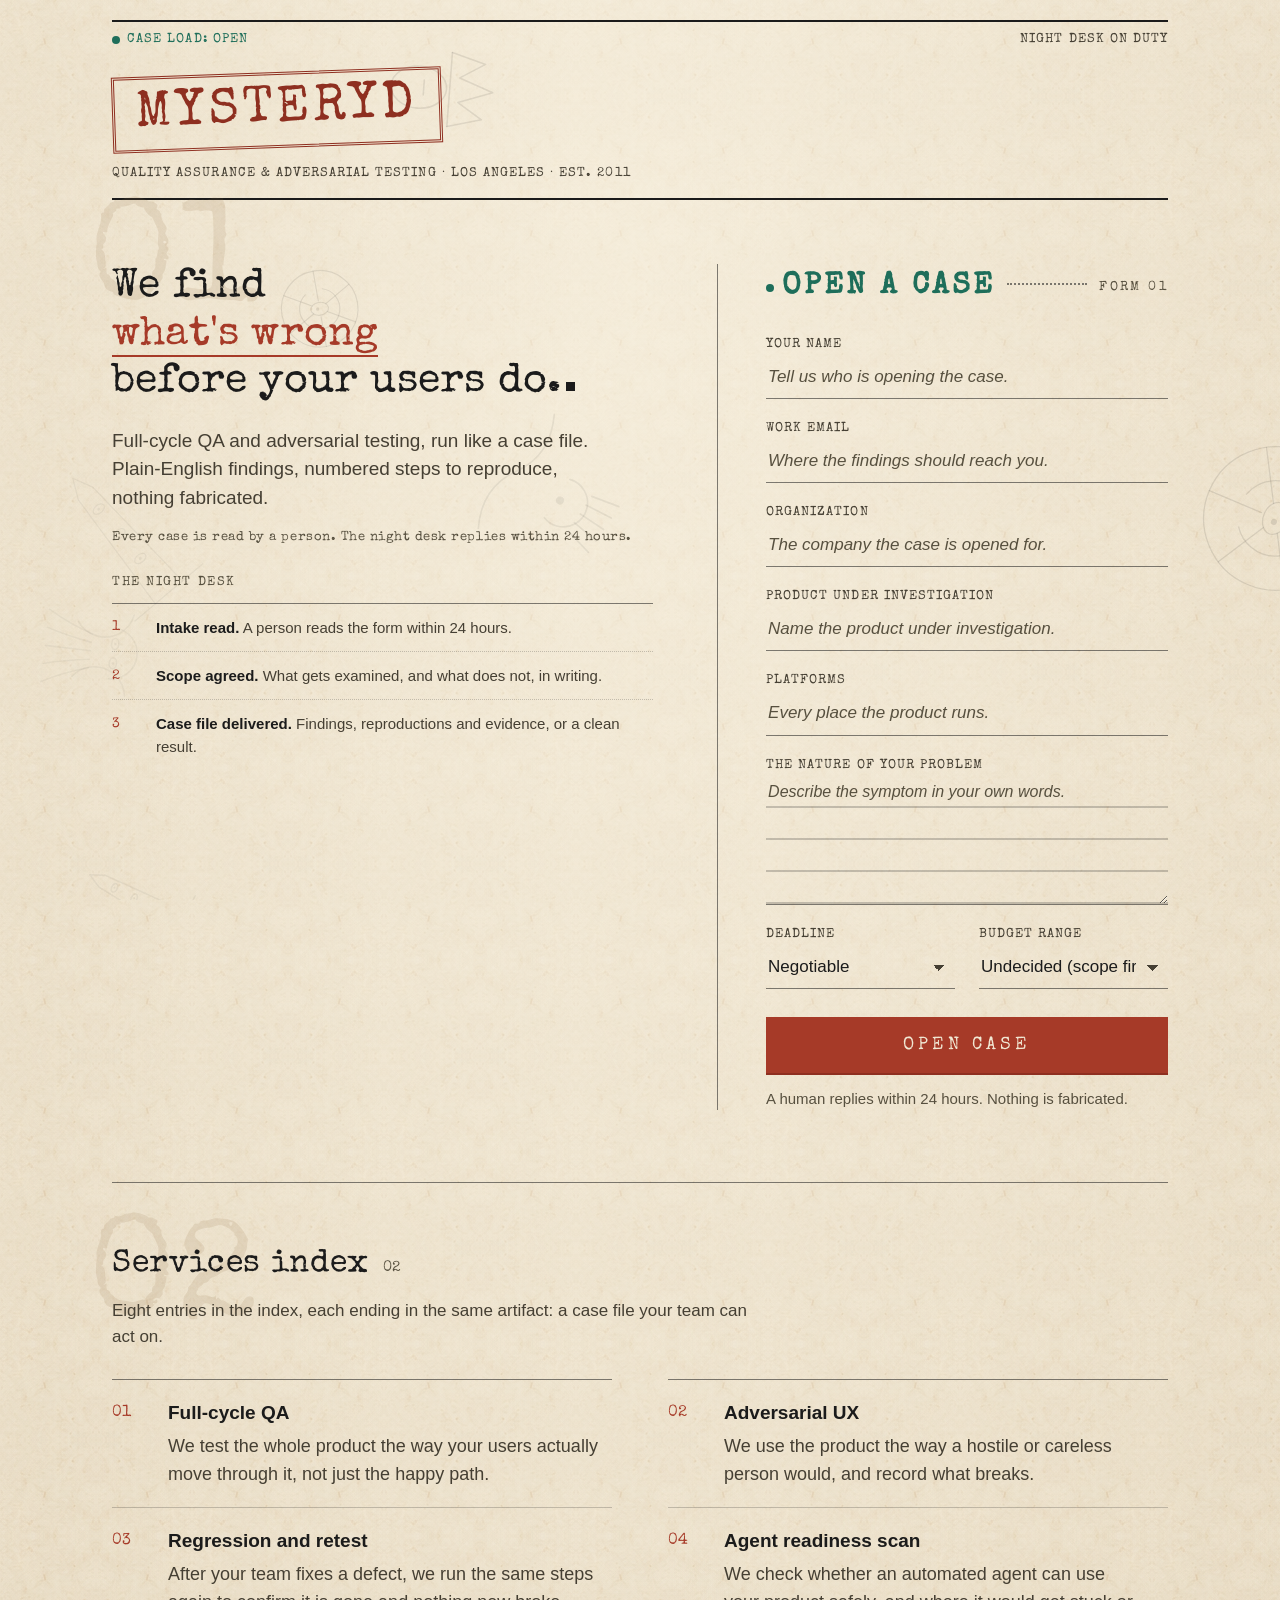
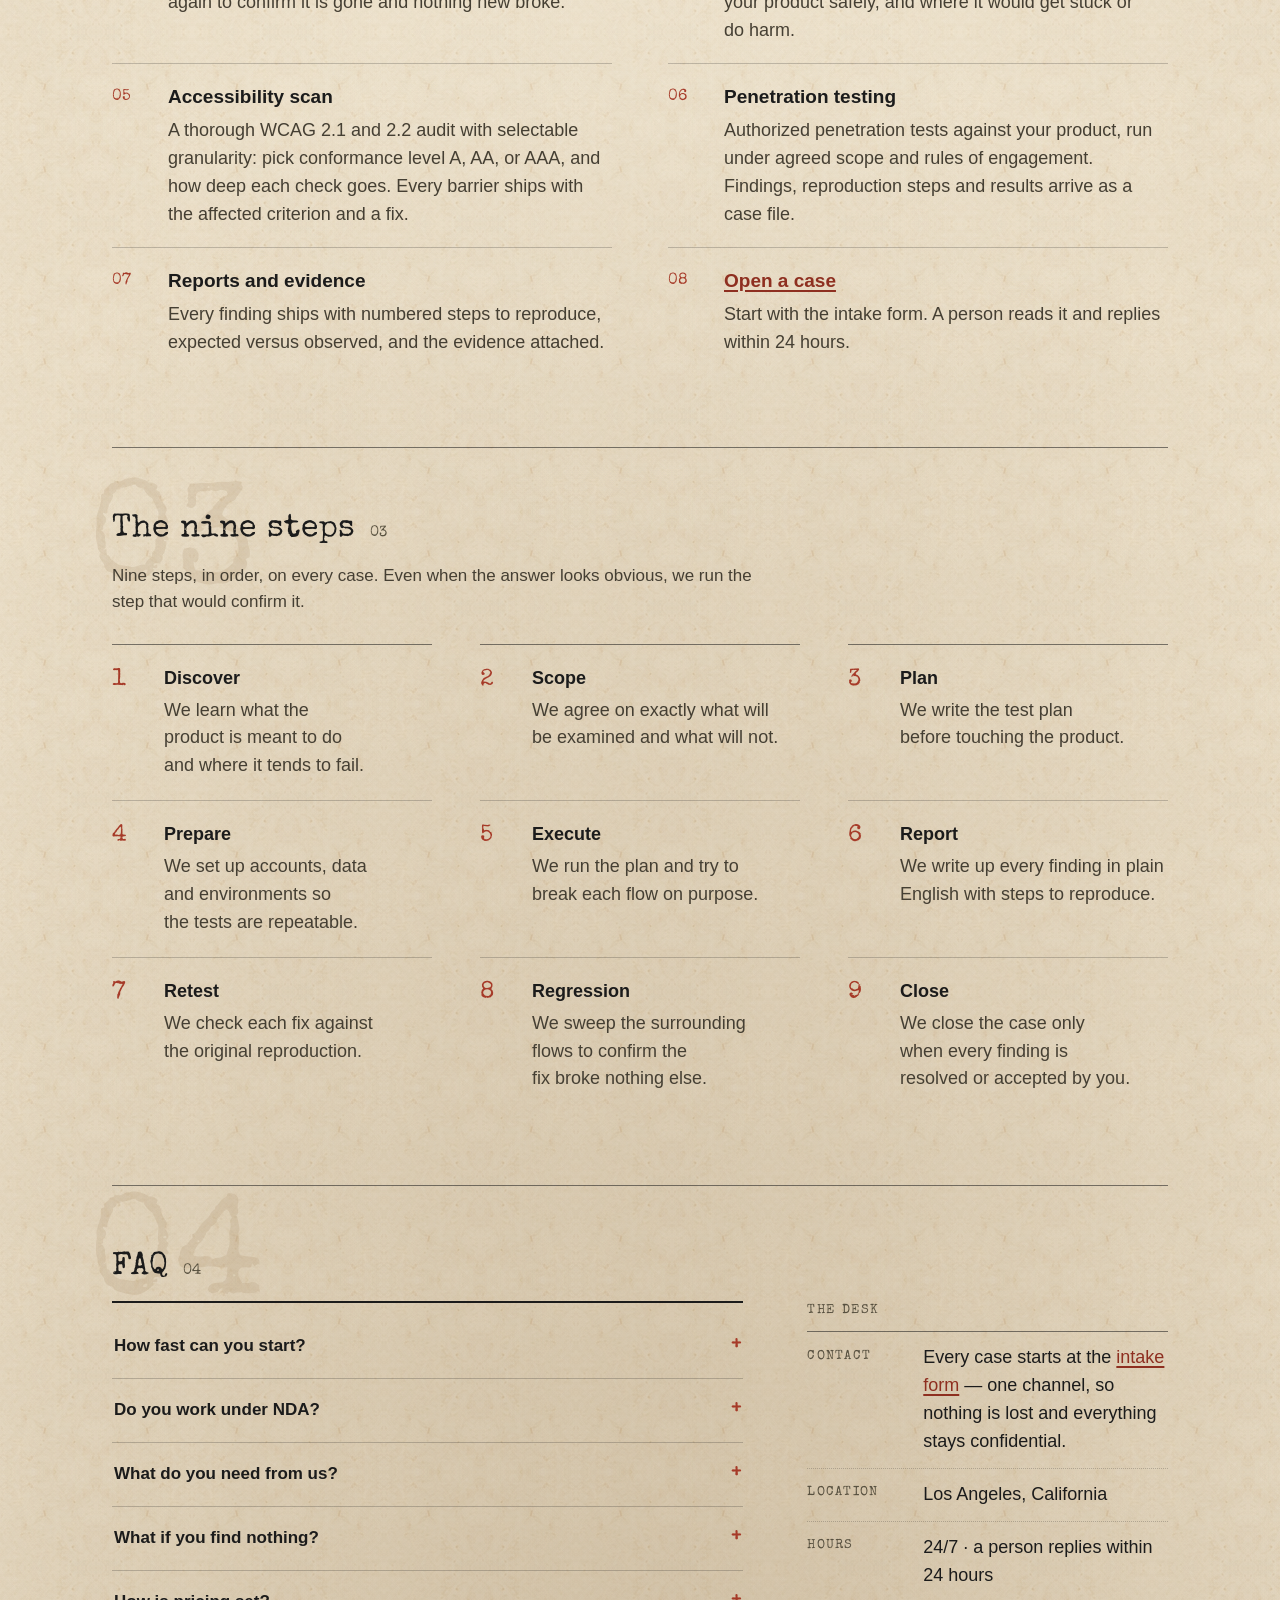
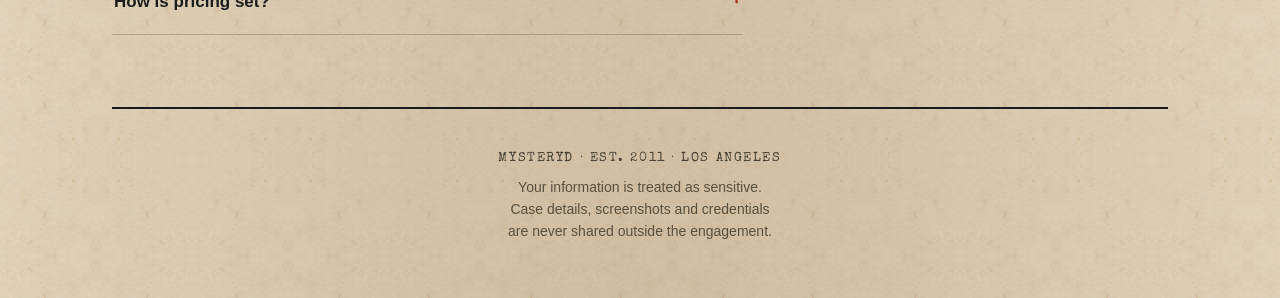
==== commit 4e0ee340: "SPARC v8 operator notes (MW-16): logo exactly 1.25x headline, File exchange hidden (kept for MW-17 r" ====
--- a/index.html
+++ b/index.html
@@ -19,7 +19,6 @@
   <nav class="topbar-nav" aria-label="Quick sections">
     <a href="#services" data-spy="services">Services</a>
     <a href="#method" data-spy="method">Method</a>
-    <a href="#exchange" data-spy="exchange">Evidence</a>
     <a href="#notes" data-spy="notes">FAQ</a>
   </nav>
   <a class="topbar-cta" href="#intake">Open a case</a>
@@ -42,7 +41,6 @@
     <nav id="site-nav" class="site-nav" aria-label="Sections">
       <a href="#services" data-spy="services">Services</a>
       <a href="#method" data-spy="method">Method</a>
-      <a href="#exchange" data-spy="exchange">Evidence</a>
       <a href="#notes" data-spy="notes">FAQ</a>
       <a href="#intake" class="nav-cta">Open a case</a>
     </nav>
@@ -183,8 +181,10 @@
       </ol>
     </section>
 
-    <!-- ============ SECTION 4 · FILE EXCHANGE · folio 04 ============ -->
-    <section class="sheet" id="exchange" data-folio="04" aria-labelledby="exchange-title">
+    <!-- ============ SECTION 4 · FILE EXCHANGE · folio 04 · HIDDEN v8 (MW-16) ============
+         Kept in markup for later revival. To restore: remove `hidden`, re-add nav links,
+         renumber the FAQ section back to folio 05. -->
+    <section class="sheet" id="exchange" data-folio="04" aria-labelledby="exchange-title" hidden>
       <span class="folio" aria-hidden="true">04</span>
       <div class="sheet-head">
         <h2 id="exchange-title" class="sheet-title">File exchange</h2>
@@ -210,12 +210,12 @@
 
     </section>
 
-    <!-- ============ SECTION 5 · CASE NOTES · folio 05 ============ -->
-    <section class="sheet" id="notes" data-folio="05" aria-labelledby="notes-title">
-      <span class="folio" aria-hidden="true">05</span>
-      <div class="sheet-head">
-        <h2 id="notes-title" class="sheet-title">Case notes</h2>
-        <span class="sheet-num">05</span>
+    <!-- ============ SECTION 5 · FAQ · folio 04 (renumbered v8; was 05 while exchange visible) ============ -->
+    <section class="sheet" id="notes" data-folio="04" aria-labelledby="notes-title">
+      <span class="folio" aria-hidden="true">04</span>
+      <div class="sheet-head">
+        <h2 id="notes-title" class="sheet-title">FAQ</h2>
+        <span class="sheet-num">04</span>
       </div>
 
       <div class="faq">
--- a/styles.css
+++ b/styles.css
@@ -199,14 +199,19 @@
   padding: 0.875rem 0 0.5rem;
 }
 .wordmark {
+  display: inline-block;
   font-family: var(--font-display);
-  font-size: clamp(1.625rem, 7.5vw, 2.75rem);
-  line-height: 1;
-  letter-spacing: 0.06em;
-  color: var(--ink);
+  font-size: clamp(1.875rem, 9.625vw, 4.375rem); /* v8: exactly 1.25x the headline at every width */
+  line-height: 1.05;
+  letter-spacing: 0.08em;
+  color: var(--red-deep);
   text-decoration: none;
-}
-.wordmark:hover { color: var(--red-deep); }
+  border: 3px double currentColor;
+  padding: 0.18em 0.4em 0.14em;
+  transform: rotate(-2deg);
+  transition: color 0.15s ease;
+}
+.wordmark:hover { color: var(--red); }
 
 .menu-toggle {
   display: inline-flex; align-items: center; justify-content: center;
@@ -280,12 +285,17 @@
 .sheet-eyebrow {
   display: flex; align-items: center; gap: 0.75rem;
   font-family: var(--font-type);
-  font-size: 0.8125rem;
+  font-size: clamp(1rem, 2.6vw, 1.25rem);
   letter-spacing: 0.12em;
-  margin-bottom: 1.25rem;
-}
-.eyebrow-live { color: var(--green); display: inline-flex; align-items: center; gap: 0.5rem; white-space: nowrap; }
-.eyebrow-form { color: var(--ink-faint); white-space: nowrap; }
+  margin-bottom: 1.5rem;
+}
+.eyebrow-live {
+  color: var(--green); display: inline-flex; align-items: center; gap: 0.5rem; white-space: nowrap;
+  font-size: clamp(1.375rem, 4vw, 1.875rem);
+  font-weight: 700;
+  letter-spacing: 0.1em;
+}
+.eyebrow-form { color: var(--ink-faint); white-space: nowrap; font-size: 0.8125rem; }
 .leader { flex: 1; border-bottom: 2px dotted var(--rule); transform: translateY(-0.2em); }
 
 .headline {
@@ -600,7 +610,7 @@
 }
 .files-pending td { font-style: italic; color: var(--ink-faint); }
 
-/* ---------- case notes ---------- */
+/* ---------- FAQ ---------- */
 
 .faq { border-top: 2px solid var(--ink); padding-top: 0.75rem; margin-bottom: 2rem; }
 .faq details { border-bottom: 1px solid var(--rule-soft); }
@@ -692,7 +702,7 @@
   .topbar { display: flex; }
 
   .masthead { padding-top: 1.25rem; }
-  .wordmark { font-size: 2.75rem; }
+  .wordmark { font-size: clamp(2.5rem, 4vw, 3.28125rem); } /* v8: 1.25x desktop headline */
   .site-nav { display: none; }
 
   .sheet { padding: 4rem 0 4.5rem; }
@@ -762,4 +772,5 @@
   :root { --sheet-w: 76rem; }
   .intake-grid { gap: 5rem; }
   .headline { font-size: 2.75rem; }
+  .wordmark { font-size: 3.4375rem; } /* v8: 1.25x headline */
 }
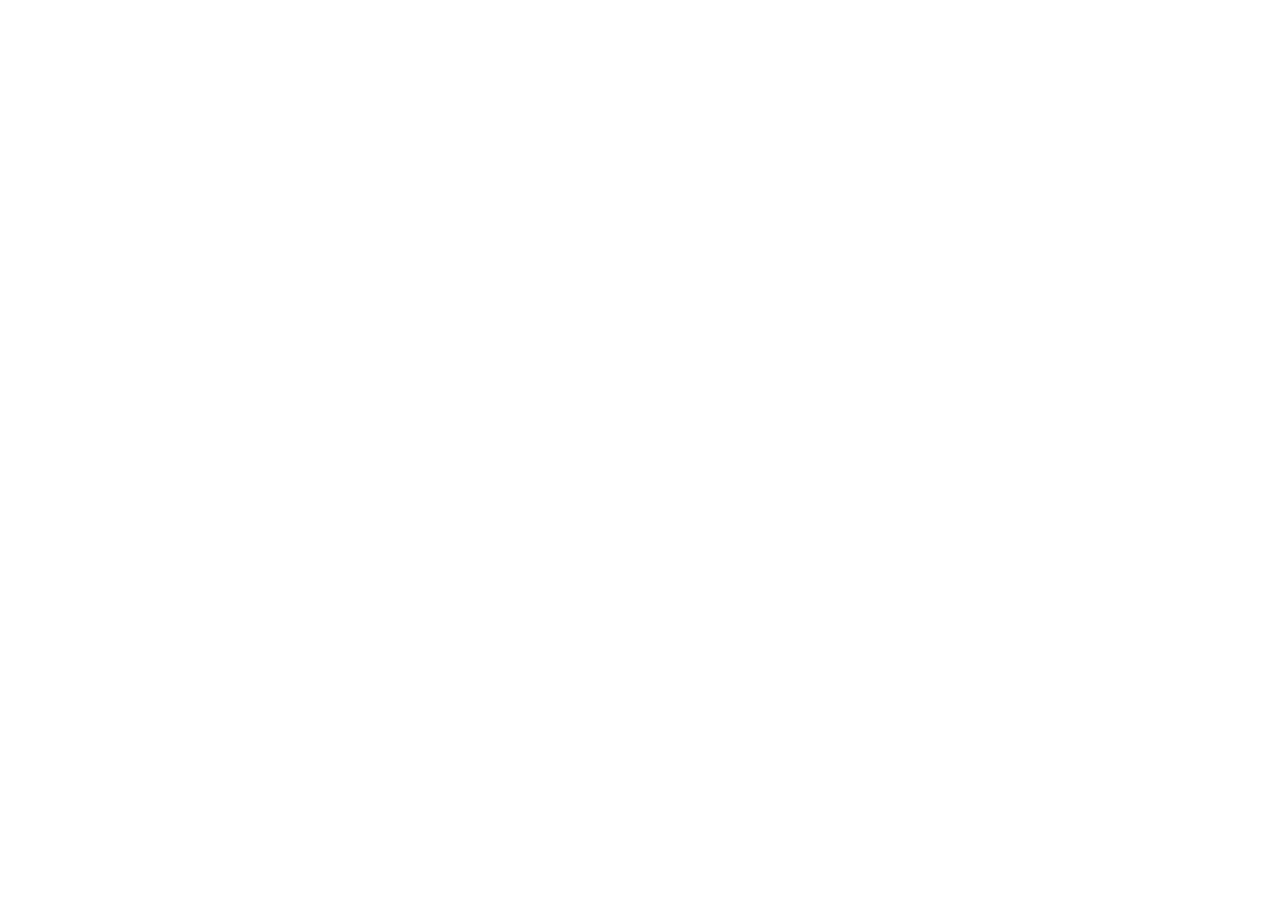
==== commit fca782bf: "Retire GitHub Pages preview: permanent redirect to https://mysteryd.com (MW-5)" ====
--- a/index.html
+++ b/index.html
@@ -3,264 +3,12 @@
 <head>
 <meta charset="utf-8">
 <meta name="viewport" content="width=device-width, initial-scale=1">
-<title>MysteryD: QA and adversarial testing, run like a case file</title>
-<meta name="description" content="Full-cycle QA and adversarial testing for product teams. Open a case: plain-English findings, numbered steps to reproduce, nothing fabricated. Est. 2011, Los Angeles.">
-<link rel="stylesheet" href="styles.css">
-<link rel="icon" href="data:image/svg+xml,%3Csvg xmlns='http://www.w3.org/2000/svg' viewBox='0 0 32 32'%3E%3Crect width='32' height='32' fill='%23f1e7d3'/%3E%3Ctext x='16' y='24' font-family='Georgia,serif' font-size='22' font-weight='bold' text-anchor='middle' fill='%231b1b1b'%3EM%3C/text%3E%3C/svg%3E">
-<script>document.documentElement.classList.add('js');</script>
+<title>MysteryD has moved</title>
+<link rel="canonical" href="https://mysteryd.com/">
+<meta http-equiv="refresh" content="0; url=https://mysteryd.com/">
+<script>location.replace("https://mysteryd.com/" + location.search + location.hash);</script>
 </head>
 <body>
-<canvas id="sigil-field" class="sigil-field" aria-hidden="true"></canvas>
-<div id="lamp" class="lamp" aria-hidden="true"></div>
-<a class="skip-link" href="#intake">Skip to the intake form</a>
-
-<div class="topbar" id="topbar">
-  <a class="topbar-mark" href="#intake">MYSTERYD</a>
-  <nav class="topbar-nav" aria-label="Quick sections">
-    <a href="#services" data-spy="services">Services</a>
-    <a href="#method" data-spy="method">Method</a>
-    <a href="#notes" data-spy="notes">FAQ</a>
-  </nav>
-  <a class="topbar-cta" href="#intake">Open a case</a>
-</div>
-
-<div class="file">
-
-  <header class="masthead">
-    <div class="status-strip" role="status">
-      <span class="status-item status-open"><span class="dot" aria-hidden="true"></span>CASE LOAD: OPEN</span>
-      <span class="status-item"><span class="status-typed">NIGHT DESK ON DUTY</span></span>
-    </div>
-    <div class="masthead-row">
-      <a class="wordmark" href="#intake" aria-label="MysteryD home">MYSTERYD</a>
-      <button class="menu-toggle" type="button" aria-expanded="false" aria-controls="site-nav">
-        <span class="menu-bars" aria-hidden="true"><span></span><span></span><span></span></span>
-        <span class="visually-hidden">Menu</span>
-      </button>
-    </div>
-    <nav id="site-nav" class="site-nav" aria-label="Sections">
-      <a href="#services" data-spy="services">Services</a>
-      <a href="#method" data-spy="method">Method</a>
-      <a href="#notes" data-spy="notes">FAQ</a>
-      <a href="#intake" class="nav-cta">Open a case</a>
-    </nav>
-    <p class="masthead-sub">Quality assurance &amp; adversarial testing ·&nbsp;Los&nbsp;Angeles ·&nbsp;est.&nbsp;2011</p>
-  </header>
-
-  <main>
-
-    <!-- ============ SECTION 1 · OPEN A CASE · folio 01 ============ -->
-    <section class="sheet sheet-intake" id="intake" data-folio="01" aria-labelledby="intake-title">
-      <span class="folio" aria-hidden="true">01</span>
-      <div class="intake-grid">
-        <div class="intake-lede">
-          <h1 id="intake-title" class="headline">
-            <span class="hl-line">We find</span>
-            <span class="hl-line"><em class="hl-wrong">what's wrong</em></span>
-            <span class="hl-line">before your users do.<span class="hl-stop" aria-hidden="true"></span></span>
-          </h1>
-          <p class="deck">Full-cycle QA and adversarial testing, run like a case file. Plain-English findings, numbered steps to reproduce, nothing fabricated.</p>
-          <p class="lede-note">Every case is read by a person. The night desk replies within 24&nbsp;hours.</p>
-          <div class="lede-log">
-            <p class="block-label">The night desk</p>
-            <ol class="desk-log">
-              <li><span class="log-time">1</span><div><strong>Intake read.</strong> A person reads the form within 24 hours.</div></li>
-              <li><span class="log-time">2</span><div><strong>Scope agreed.</strong> What gets examined, and what does not, in writing.</div></li>
-              <li><span class="log-time">3</span><div><strong>Case file delivered.</strong> Findings, reproductions and evidence, or a clean result.</div></li>
-            </ol>
-          </div>
-        </div>
-
-        <div class="intake-formwrap">
-          <div class="sheet-eyebrow">
-            <span class="eyebrow-live"><span class="dot" aria-hidden="true"></span>OPEN A CASE</span>
-            <span class="leader" aria-hidden="true"></span>
-            <span class="eyebrow-form">FORM 01</span>
-          </div>
-          <form id="intake-form" action="/api/intake" method="post">
-            <div class="field">
-              <label for="f-name">Your name</label>
-              <input type="text" id="f-name" name="name" autocomplete="name" placeholder="Tell us who is opening the case." required aria-describedby="err-name">
-              <p class="field-err" id="err-name" hidden>Required.</p>
-            </div>
-            <div class="field">
-              <label for="f-email">Work email</label>
-              <input type="email" id="f-email" name="email" autocomplete="email" placeholder="Where the findings should reach you." required aria-describedby="err-email">
-              <p class="field-err" id="err-email" hidden>Required.</p>
-            </div>
-            <div class="field">
-              <label for="f-org">Organization</label>
-              <input type="text" id="f-org" name="organization" autocomplete="organization" placeholder="The company the case is opened for." required aria-describedby="err-org">
-              <p class="field-err" id="err-org" hidden>Required.</p>
-            </div>
-            <div class="field">
-              <label for="f-product">Product under investigation</label>
-              <input type="text" id="f-product" name="product" placeholder="Name the product under investigation." required aria-describedby="err-product">
-              <p class="field-err" id="err-product" hidden>Required.</p>
-            </div>
-            <div class="field">
-              <label for="f-platforms">Platforms</label>
-              <input type="text" id="f-platforms" name="platforms" placeholder="Every place the product runs." required aria-describedby="err-platforms">
-              <p class="field-err" id="err-platforms" hidden>Required.</p>
-            </div>
-            <div class="field field-tall">
-              <label for="f-problem">The nature of your problem</label>
-              <textarea id="f-problem" name="problem" rows="4" placeholder="Describe the symptom in your own words." required aria-describedby="err-problem"></textarea>
-              <p class="field-err" id="err-problem" hidden>Required.</p>
-            </div>
-            <div class="field-row">
-              <div class="field">
-                <label for="f-deadline">Deadline</label>
-                <select id="f-deadline" name="deadline">
-                  <option value="rush48">In 48 hours (rush charge applies)</option>
-                  <option value="1w">1 week</option>
-                  <option value="2w">2 weeks</option>
-                  <option value="negotiable" selected>Negotiable</option>
-                </select>
-              </div>
-              <div class="field">
-                <label for="f-budget">Budget range</label>
-                <select id="f-budget" name="budget">
-                  <option value="undecided" selected>Undecided (scope first)</option>
-                </select>
-              </div>
-            </div>
-            <button class="open-case" type="submit">Open case</button>
-            <p class="reassurance">A human replies within 24 hours. Nothing is fabricated.</p>
-            <p class="form-fail" id="form-fail" role="alert" hidden>The desk could not file the case just now. Try again in a moment.</p>
-          </form>
-
-          <div id="case-opened" class="case-opened" role="status" hidden>
-            <span class="case-stamp" aria-hidden="true">FILED</span>
-            <p class="case-opened-title">Case file opened.</p>
-            <p class="case-opened-body">The night desk will respond within 24 hours.</p>
-            <p class="case-opened-ref">FORM 01 · FILED <span id="case-filed-at"></span></p>
-          </div>
-        </div>
-      </div>
-    </section>
-
-    <!-- ============ SECTION 2 · SERVICES INDEX · folio 02 ============ -->
-    <section class="sheet" id="services" data-folio="02" aria-labelledby="services-title">
-      <span class="folio" aria-hidden="true">02</span>
-      <div class="sheet-head">
-        <h2 id="services-title" class="sheet-title">Services index</h2>
-        <span class="sheet-num">02</span>
-      </div>
-      <p class="sheet-lede">Eight entries in the index, each ending in the same artifact: a case file your team can act on.</p>
-      <ol class="index-list">
-        <li><span class="index-num">01</span><div><h3>Full-cycle QA</h3><p>We test the whole product the way your users actually move through it, not just the happy path.</p></div></li>
-        <li><span class="index-num">02</span><div><h3>Adversarial UX</h3><p>We use the product the way a hostile or careless person would, and record what breaks.</p></div></li>
-        <li><span class="index-num">03</span><div><h3>Regression and retest</h3><p>After your team fixes a defect, we run the same steps again to confirm it is gone and nothing new broke.</p></div></li>
-        <li><span class="index-num">04</span><div><h3>Agent readiness scan</h3><p>We check whether an automated agent can use your product safely, and where it would get stuck or do harm.</p></div></li>
-        <li><span class="index-num">05</span><div><h3>Accessibility scan</h3><p>A thorough WCAG 2.1 and 2.2 audit with selectable granularity: pick conformance level A, AA, or AAA, and how deep each check goes. Every barrier ships with the affected criterion and a fix.</p></div></li>
-        <li><span class="index-num">06</span><div><h3>Penetration testing</h3><p>Authorized penetration tests against your product, run under agreed scope and rules of engagement. Findings, reproduction steps and results arrive as a case file.</p></div></li>
-        <li><span class="index-num">07</span><div><h3>Reports and evidence</h3><p>Every finding ships with numbered steps to reproduce, expected versus observed, and the evidence attached.</p></div></li>
-        <li class="index-cta"><span class="index-num">08</span><div><h3><a href="#intake">Open a case</a></h3><p>Start with the intake form. A person reads it and replies within 24 hours.</p></div></li>
-      </ol>
-    </section>
-
-    <!-- ============ SECTION 3 · THE NINE STEPS · folio 03 ============ -->
-    <section class="sheet" id="method" data-folio="03" aria-labelledby="method-title">
-      <span class="folio" aria-hidden="true">03</span>
-      <div class="sheet-head">
-        <h2 id="method-title" class="sheet-title">The nine steps</h2>
-        <span class="sheet-num">03</span>
-      </div>
-      <p class="sheet-lede">Nine steps, in order, on every case. Even when the answer looks obvious, we run the step that would confirm it.</p>
-      <ol class="steps">
-        <li><span class="step-num">1</span><div><h3>Discover</h3><p>We learn what the product is meant to do and where it tends to fail.</p></div></li>
-        <li><span class="step-num">2</span><div><h3>Scope</h3><p>We agree on exactly what will be examined and what will not.</p></div></li>
-        <li><span class="step-num">3</span><div><h3>Plan</h3><p>We write the test plan before touching the product.</p></div></li>
-        <li><span class="step-num">4</span><div><h3>Prepare</h3><p>We set up accounts, data and environments so the tests are repeatable.</p></div></li>
-        <li><span class="step-num">5</span><div><h3>Execute</h3><p>We run the plan and try to break each flow on purpose.</p></div></li>
-        <li><span class="step-num">6</span><div><h3>Report</h3><p>We write up every finding in plain English with steps to reproduce.</p></div></li>
-        <li><span class="step-num">7</span><div><h3>Retest</h3><p>We check each fix against the original reproduction.</p></div></li>
-        <li><span class="step-num">8</span><div><h3>Regression</h3><p>We sweep the surrounding flows to confirm the fix broke nothing else.</p></div></li>
-        <li><span class="step-num">9</span><div><h3>Close</h3><p>We close the case only when every finding is resolved or accepted by you.</p></div></li>
-      </ol>
-    </section>
-
-    <!-- ============ SECTION 4 · FILE EXCHANGE · folio 04 · HIDDEN v8 (MW-16) ============
-         Kept in markup for later revival. To restore: remove `hidden`, re-add nav links,
-         renumber the FAQ section back to folio 05. -->
-    <section class="sheet" id="exchange" data-folio="04" aria-labelledby="exchange-title" hidden>
-      <span class="folio" aria-hidden="true">04</span>
-      <div class="sheet-head">
-        <h2 id="exchange-title" class="sheet-title">File exchange</h2>
-        <span class="sheet-num">04</span>
-      </div>
-      <p class="sheet-lede">Files move both ways through a private channel. You send builds and scope; we return the case file, reproductions and evidence. Nothing is posted publicly.</p>
-
-      <div class="files-block">
-        <p class="block-label">Latest files</p>
-        <div class="table-wrap">
-          <table class="files-table">
-            <thead>
-              <tr><th scope="col">File</th><th scope="col">Client type</th><th scope="col">Category</th><th scope="col">Size</th><th scope="col">Date</th></tr>
-            </thead>
-            <tbody>
-              <tr class="files-pending">
-                <td colspan="5">Sanitized .REP case files are placed here once real reports are supplied. No fabricated entries ship.</td>
-              </tr>
-            </tbody>
-          </table>
-        </div>
-      </div>
-
-    </section>
-
-    <!-- ============ SECTION 5 · FAQ · folio 04 (renumbered v8; was 05 while exchange visible) ============ -->
-    <section class="sheet" id="notes" data-folio="04" aria-labelledby="notes-title">
-      <span class="folio" aria-hidden="true">04</span>
-      <div class="sheet-head">
-        <h2 id="notes-title" class="sheet-title">FAQ</h2>
-        <span class="sheet-num">04</span>
-      </div>
-
-      <div class="faq">
-        <details>
-          <summary>How fast can you start?</summary>
-          <div class="faq-a"><p>Intake is read within 24 hours. A scoped engagement usually starts within a week; release-verification passes can be slotted faster when the date is fixed.</p></div>
-        </details>
-        <details>
-          <summary>Do you work under NDA?</summary>
-          <div class="faq-a"><p>Yes. We sign your NDA or provide ours before any build or credential changes hands. Confidentiality is the default, not an add-on.</p></div>
-        </details>
-        <details>
-          <summary>What do you need from us?</summary>
-          <div class="faq-a"><p>A build or staging URL, test accounts, and a paragraph on what the product is supposed to do. The intake form is the whole starting requirement.</p></div>
-        </details>
-        <details>
-          <summary>What if you find nothing?</summary>
-          <div class="faq-a"><p>You get a case file saying exactly what was examined and what passed, with the coverage map. A clean result is a result; we never invent findings to justify the invoice.</p></div>
-        </details>
-        <details>
-          <summary>How is pricing set?</summary>
-          <div class="faq-a"><p>Fixed scope, fixed price, agreed before work starts. The budget field on the form helps us scope honestly; if the ask does not fit the budget we say so at intake.</p></div>
-        </details>
-      </div>
-
-      <div class="contact-block">
-        <p class="block-label">The desk</p>
-        <dl class="contact-list">
-          <div><dt>Contact</dt><dd>Every case starts at the <a href="#intake">intake form</a> — one channel, so nothing is lost and everything stays confidential.</dd></div>
-          <div><dt>Location</dt><dd>Los Angeles, California</dd></div>
-          <div><dt>Hours</dt><dd>24/7 · a person replies within 24&nbsp;hours</dd></div>
-        </dl>
-      </div>
-    </section>
-
-  </main>
-
-  <footer class="colophon">
-    <p class="colophon-line">MYSTERYD · EST. 2011 · LOS ANGELES</p>
-    <p class="colophon-fine">Your information is treated as sensitive. Case details, screenshots and credentials are never shared outside the engagement.</p>
-  </footer>
-
-</div>
-
-<script src="intake.js" defer></script>
-<script src="atmosphere.js" defer></script>
+<p>MysteryD has moved to <a href="https://mysteryd.com/">mysteryd.com</a>.</p>
 </body>
-</html>+</html>
